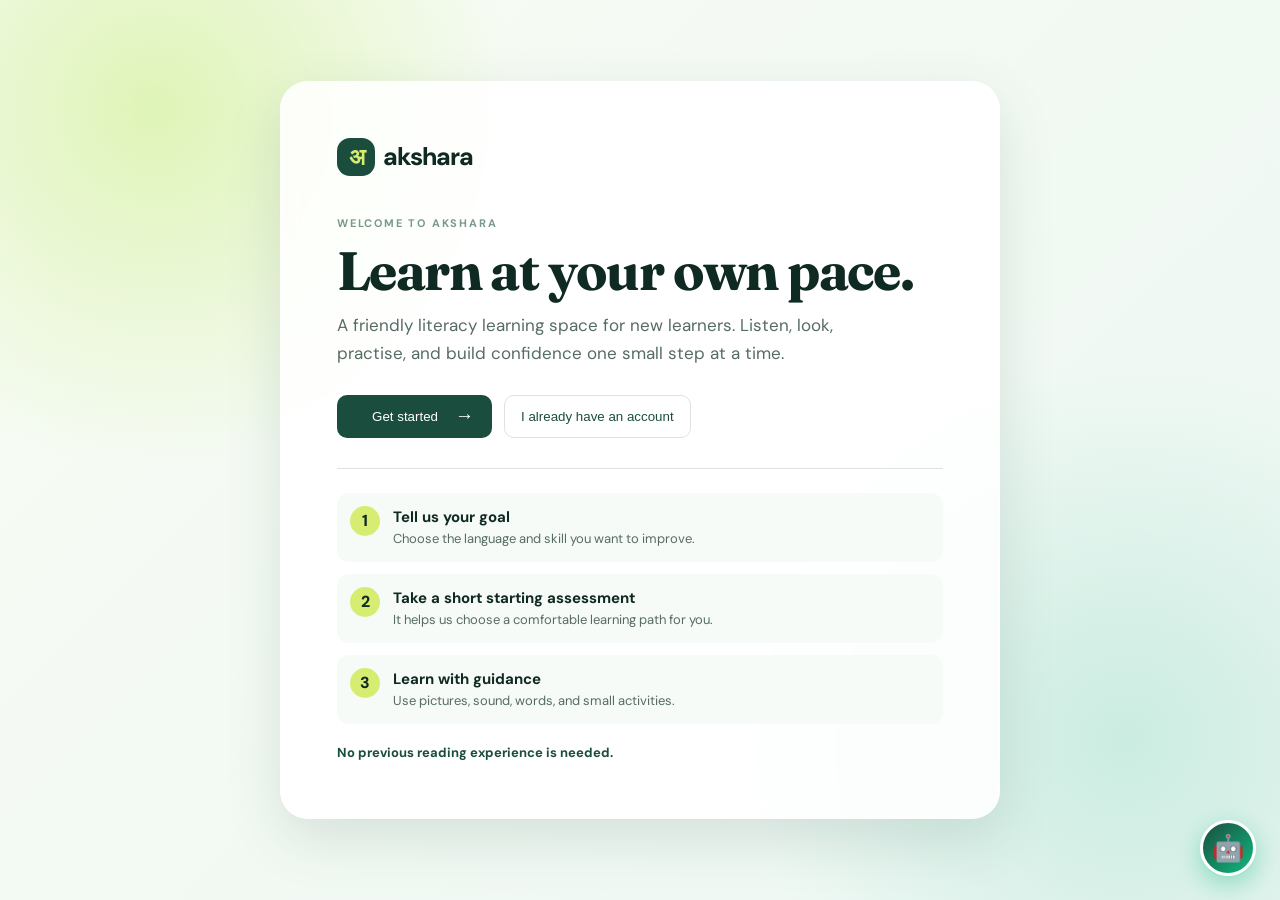
==== index.html @ 9b3282bc "Complete Milestone 2 learning experience" ====
<!doctype html>
<html lang="en">
  <head>
    <meta charset="UTF-8" />
    <meta name="viewport" content="width=device-width, initial-scale=1.0" />
    <title>Akshara | Learning Home</title>
    <link rel="preconnect" href="https://fonts.googleapis.com" />
    <link rel="preconnect" href="https://fonts.gstatic.com" crossorigin />
    <link href="https://fonts.googleapis.com/css2?family=DM+Sans:wght@400;500;600;700&family=Fraunces:opsz,wght@9..144,600;9..144,700&display=swap" rel="stylesheet" />
    <link rel="stylesheet" href="styles.css" />
  </head>
  <body>
    <main class="shell">
      <section class="form-panel">
        <section id="publicHomeView" class="public-home-view" aria-labelledby="publicHomeTitle">
          <a class="public-brand" href="#" id="brandHome" aria-label="Akshara home"><span>अ</span> akshara</a>
          <p class="eyebrow">WELCOME TO AKSHARA</p>
          <h2 id="publicHomeTitle">Learn at your own pace.</h2>
          <p class="public-home-lead">A friendly literacy learning space for new learners. Listen, look, practise, and build confidence one small step at a time.</p>
          <div class="home-action-row">
            <button id="welcomeGetStarted" class="primary" type="button">Get started <span>→</span></button>
            <button id="welcomeSignIn" class="home-secondary" type="button">I already have an account</button>
          </div>
          <div class="home-steps" aria-label="How Akshara works">
            <article><span>1</span><div><h3>Tell us your goal</h3><p>Choose the language and skill you want to improve.</p></div></article>
            <article><span>2</span><div><h3>Take a short starting assessment</h3><p>It helps us choose a comfortable learning path for you.</p></div></article>
            <article><span>3</span><div><h3>Learn with guidance</h3><p>Use pictures, sound, words, and small activities.</p></div></article>
          </div>
          <p class="home-note">No previous reading experience is needed.</p>
        </section>

        <div id="authView" class="hidden">
          <div class="form-heading">
            <p class="eyebrow">WELCOME</p>
            <h2 id="formTitle">Start your learning journey</h2>
            <p id="formSubtitle">Create your learner profile in just a few steps.</p>
          </div>

          <div class="tabs" role="tablist">
            <button class="tab active" data-mode="register" role="tab">Create account</button>
            <button class="tab" data-mode="login" role="tab">Sign in</button>
          </div>

          <form id="registerForm" novalidate>
            <div class="field-grid">
              <label>Full name<input name="name" type="text" placeholder="Full name" required /></label>
              <label>Age<input name="age" type="number" min="5" max="120" placeholder="Age" required /></label>
            </div>
            <label>Email address<input name="email" type="email" placeholder="Email address" required /></label>
            <label>Create password<input name="password" type="password" minlength="6" placeholder="Password" required /></label>
            <label>Preferred language
              <select name="language" required><option value="">Select language</option><option>English</option><option>Hindi</option><option>Telugu</option><option>Tamil</option><option>Kannada</option><option>Malayalam</option><option>Bengali</option><option>Marathi</option></select>
            </label>
            <label class="check"><input type="checkbox" required /><span>I agree to use this platform respectfully.</span></label>
            <p class="error" id="registerError" aria-live="polite"></p>
            <button class="primary" type="submit">Create my profile <span>→</span></button>
            <div class="social-divider"><span>or continue with</span></div>
            <div class="social-buttons"><button type="button" class="social" data-provider="Google"><b>G</b> Google</button><button type="button" class="social" data-provider="Facebook"><b>f</b> Facebook</button><button type="button" class="social" data-provider="Apple"><b>●</b> Apple</button></div>
            <p class="social-message" id="socialMessage" aria-live="polite"></p>
          </form>

          <form id="loginForm" class="hidden" novalidate>
            <label>Email address<input name="email" type="email" placeholder="Email address" required /></label>
            <label>
              <span class="field-header">
                <span>Password</span>
                <button type="button" class="forgot-link" id="forgotPasswordLink">Forgot password?</button>
              </span>
              <input name="password" type="password" placeholder="Password" required />
            </label>
            <p class="error" id="loginError" aria-live="polite"></p>
            <button class="primary" type="submit">Sign in <span>→</span></button>
            <div class="social-divider"><span>or sign in with</span></div>
            <div class="social-buttons"><button type="button" class="social" data-provider="Google"><b>G</b> Google</button><button type="button" class="social" data-provider="Facebook"><b>f</b> Facebook</button><button type="button" class="social" data-provider="Apple"><b>●</b> Apple</button></div>
            <p class="social-message" id="socialMessageLogin" aria-live="polite"></p>
            <p class="helper">New to Akshara? <button type="button" class="text-button" id="createLink">Create an account</button></p>
          </form>

          <form id="forgotForm" class="hidden" novalidate>
            <label>Email address<input name="email" type="email" placeholder="Email address" required /></label>
            <p class="error" id="forgotError" aria-live="polite"></p>
            <p class="success" id="forgotSuccess" aria-live="polite"></p>
            <div id="resetLinkBanner" class="hidden" style="background:#eef7f3; border:1px solid #bce2d1; border-radius:10px; padding:12px; font-size:13px; margin-top:8px;">
              <p style="margin:0 0 6px; font-weight:700; color:#184c3c;">🔑 Simulation Link (Testing):</p>
              <a id="demoResetLink" href="#" style="color:#287257; word-break:break-all; font-weight:600;">Click here to set new password</a>
            </div>
            <button class="primary" type="submit">Send reset link <span>→</span></button>
            <p class="helper">Remembered your password? <button type="button" class="text-button" id="backToLoginLink">Back to sign in</button></p>
          </form>

          <form id="resetForm" class="hidden" novalidate>
            <input type="hidden" name="email" id="resetEmailInput" />
            <input type="hidden" name="token" id="resetTokenInput" />
            <label>New password<input name="new_password" type="password" minlength="6" placeholder="New password" required /></label>
            <p class="error" id="resetError" aria-live="polite"></p>
            <p class="success" id="resetSuccess" aria-live="polite"></p>
            <button class="primary" type="submit">Update password <span>→</span></button>
            <p class="helper">Back to <button type="button" class="text-button" id="backToLoginFromReset">Sign in</button></p>
          </form>
        </div>

        <section id="assessmentView" class="hidden" aria-live="polite">
          <div class="form-heading assessment-heading">
            <div style="display: flex; justify-content: space-between; align-items: flex-start;">
              <div class="assessment-title-group">
                <span class="assessment-compass" aria-hidden="true">🧭</span>
                <div><p class="eyebrow">STARTING ASSESSMENT</p><h2>Let’s discover your best first step</h2></div>
              </div>
              <button id="assessmentLogout" type="button" class="text-button" style="font-size: 13px; margin-top: 4px;">Sign in with different account</button>
            </div>
            <p>There are no marks and no pressure. Your answers help Akshara choose comfortable lessons for you.</p>
          </div>
          <div class="assessment-progress"><span id="assessmentStep">1</span> of <span id="assessmentTotal">8</span> <div><i id="progressFill"></i></div></div>
          <div id="questionCard" class="question-card"></div>
          <p id="assessmentError" class="error" aria-live="polite"></p>
          <div class="assessment-actions"><button id="backQuestion" class="secondary" type="button">Back</button><button id="nextQuestion" class="primary" type="button">Continue <span>→</span></button></div>
        </section>

        <section id="resultView" class="hidden result-view">
          <div class="result-icon">✦</div><p class="eyebrow">YOUR PERSONAL START</p><h2>You’re ready to begin!</h2>
          <p id="resultCopy"></p><div class="result-level" id="resultLevel"></div>
          <button id="continueProfile" class="primary" type="button">Go to my learning home <span>→</span></button>
        </section>

        <section id="dashboardView" class="hidden dashboard-view">
          <!-- Top Executive Header -->
          <div class="dash-header">
            <div class="user-meta">
              <div class="user-avatar-badge" id="dashAvatar">P</div>
              <div>
                <div class="online-indicator"><span></span> ACTIVE LEARNER • REGIONAL PLATFORM</div>
                <h2>Hello, <span id="dashboardName">Priya</span>! 👋</h2>
                <p class="subtitle">Your personal Akshara learning home</p>
              </div>
            </div>
            <div class="header-actions">
              <div class="language-pair" aria-label="Language preferences">
                <label><span>Learning language</span><select id="dashLangSelect" class="btn-executive lang-select-pro" title="Change preferred learning language">
                  <option value="Hindi">🌐 Hindi</option>
                  <option value="English">🌐 English</option>
                  <option value="Telugu">🌐 Telugu</option>
                  <option value="Tamil">🌐 Tamil</option>
                  <option value="Kannada">🌐 Kannada</option>
                  <option value="Malayalam">🌐 Malayalam</option>
                  <option value="Bengali">🌐 Bengali</option>
                  <option value="Marathi">🌐 Marathi</option>
                </select></label>
                <label><span>Interface language</span><select id="interfaceLangSelect" class="btn-executive" title="Change interface language">
                  <option value="English">🌐 English</option>
                  <option value="Hindi">🌐 हिन्दी</option>
                  <option value="Telugu">🌐 తెలుగు</option>
                  <option value="Tamil">🌐 தமிழ்</option>
                  <option value="Kannada">🌐 ಕನ್ನಡ</option>
                </select></label>
              </div>
              <button id="globalRefreshBtn" type="button" class="btn-executive refresh-btn" title="Refresh session questions">✨ Shuffle Questions</button>
              <button id="viewCertBtn" type="button" class="btn-executive cert-btn" title="Download literacy certificate">📜 Certificate</button>
              <button id="themeToggleBtn" type="button" class="btn-executive theme-btn" title="Toggle dark/light mode">🌙 Theme</button>
              <button id="dashboardProfile" type="button" class="btn-executive">⚙️ My profile</button>
              <button id="dashboardLogout" type="button" class="btn-executive logout-btn">Logout</button>
            </div>
          </div>

          <!-- Main Multi-Page Portal Navigation -->
          <nav class="main-portal-nav">
            <div class="portal-nav-heading"><span data-ui="portalLabel">AKSHARA</span><strong data-ui="workspaceLabel">My learning home</strong></div>
            <button class="nav-tab active" data-page="page-home">🏠 <span data-ui="overview">Home</span></button>
            <button id="curriculumNavButton" class="nav-tab" data-page="page-curriculum" aria-controls="curriculumSubnav" aria-expanded="false">📖 <span data-ui="learningStructure">Learning Structure</span><b class="nav-caret" aria-hidden="true">⌄</b></button>
            <div id="curriculumSubnav" class="portal-subnav hidden" aria-label="Learning Structure sections">
              <button type="button" data-pillar="reading" data-ui="reading">Reading</button>
              <button type="button" data-pillar="writing" data-ui="writing">Writing</button>
              <button type="button" data-pillar="vocab" data-ui="vocabulary">Vocabulary</button>
              <button type="button" data-pillar="comprehension" data-ui="comprehension">Comprehension</button>
              <button type="button" data-pillar="activities" data-ui="practiceActivities">Practice activities</button>
            </div>
            <button class="nav-tab" data-page="page-lessons">🧭 <span data-ui="microLessons">My Learning Path</span></button>
            <button class="nav-tab" data-page="page-voice">🎙️ <span data-ui="speechEngine">Speech Engine</span></button>
            <button class="nav-tab" data-page="page-reports">📊 <span data-ui="analyticsBadges">Analytics &amp; Badges</span></button>
          </nav>

          <!-- HOME: a calm starting point, before choosing a learning activity -->
          <div id="page-home" class="dash-page active">
            <header class="page-intro overview-intro">
              <div><p class="page-kicker">WELCOME HOME</p><h3>What would you like to learn today?</h3><p>Choose one small activity. Akshara will guide you step by step, at your own pace.</p></div>
              <button class="page-action" type="button" data-go-page="page-lessons">Start my next lesson <span>→</span></button>
            </header>
            <div id="recommendationCard" class="recommendation-banner hidden">
              <div class="rec-badge">AI PERSONALIZATION INSIGHT</div>
              <p id="recommendationText"></p>
              <div class="recommendation-feedback"><span>Was this helpful?</span><button type="button" data-recommendation-feedback="true">Yes</button><button type="button" data-recommendation-feedback="false">Not quite</button></div>
            </div>

            <section class="learning-journey-card">
              <div class="journey-companion" aria-hidden="true">🌱</div>
              <div class="journey-copy">
                <p class="journey-label">READY WHEN YOU ARE</p>
                <h3 id="journeyNextLesson">Your first lesson is ready!</h3>
                <p id="journeyProgressText">Take one small step today. It all adds up.</p>
                <div class="journey-progress" aria-label="Learning path progress"><span id="journeyProgressFill" style="width:0%"></span></div>
                <div class="journey-meta"><span id="journeyMinutes">5 min</span><span>•</span><span>Easy, guided practice</span></div>
              </div>
              <button class="journey-button" type="button" data-go-page="page-lessons">Begin activity <span>→</span></button>
            </section>

            <div class="home-tools-grid">
              <section class="dash-section today-plan-card">
                <div class="section-header"><div><p class="section-eyebrow">TODAY'S PLAN</p><h3>Three small steps</h3></div><span class="status-pill lime">Easy start</span></div>
                <p class="feature-helper">Choose one activity now. You can return whenever you are ready.</p>
                <div class="today-plan-list">
                  <button type="button" data-go-page="page-lessons"><span>1</span><div><strong>Learn one letter or word</strong><small>Guided micro-lesson</small></div><b>→</b></button>
                  <button type="button" data-go-page="page-curriculum" data-open-pillar="vocab"><span>2</span><div><strong>Try a quick word activity</strong><small>Vocabulary practice</small></div><b>→</b></button>
                  <button type="button" data-go-page="page-voice"><span>3</span><div><strong>Listen and say a phrase</strong><small>Speech practice</small></div><b>→</b></button>
                </div>
              </section>
              <section class="dash-section word-of-day-card">
                <div class="section-header"><div><p class="section-eyebrow">WORD OF THE DAY</p><h3>Listen. Say. Remember.</h3></div><span id="dailyWordLanguage" class="status-pill green">English</span></div>
                <div class="daily-word-content"><span id="dailyWordIcon" aria-hidden="true">👋</span><div><strong id="dailyWordText">Hello</strong><p id="dailyWordMeaning">A friendly greeting</p></div></div>
                <div class="daily-word-actions"><button id="playDailyWord" type="button">🔊 Listen</button><button id="nextDailyWord" type="button">New word ↻</button></div>
                <p id="dailyWordStatus" class="daily-word-status" aria-live="polite"></p>
              </section>
            </div>

            <div class="stats-overview-grid">
              <div class="stat-card gold">
                <div class="stat-icon">☀</div>
                <div class="stat-content">
                  <span class="stat-label">TODAY'S STEP</span>
                  <h4 id="goalStatusTitle">Daily Micro-Lesson</h4>
                  <div class="goal-track"><i id="goalFill"></i></div>
                  <p id="goalText" class="stat-sub">Daily target active</p>
                </div>
              </div>

              <div class="stat-card green">
                <div class="stat-icon">🏆</div>
                <div class="stat-content">
                  <span class="stat-label">MY LEVEL</span>
                  <h4 id="dashLevelBadge">Beginner</h4>
                  <p class="stat-sub">Foundational Tier</p>
                </div>
              </div>

              <div class="stat-card teal">
                <div class="stat-icon">🎙️</div>
                <div class="stat-content">
                  <span class="stat-label">PRACTICE POINTS</span>
                  <h4 id="dashXpVal">0 XP Earned</h4>
                  <p class="stat-sub">Gamified Progress</p>
                </div>
              </div>

              <div class="stat-card purple">
                <div class="stat-icon">🔥</div>
                <div class="stat-content">
                  <span class="stat-label">LEARNING DAYS</span>
                  <h4 id="dashStreakVal">1 Day Active</h4>
                  <p class="stat-sub">Consistent Learner</p>
                </div>
              </div>
            </div>

            <div class="overview-feature-grid">
              <section class="dash-section skill-snapshot-card">
                <div class="section-header">
                  <div><p class="section-eyebrow">SKILL SNAPSHOT</p><h3>Your learning strengths</h3></div>
                  <span class="status-pill green">Live profile</span>
                </div>
                <p class="feature-helper">Your practice results help Akshara choose what to recommend next.</p>
                <div class="skill-meter-list">
                  <div class="skill-meter"><span>Reading</span><div><i id="skillReading" style="width:0%"></i></div><b id="skillReadingValue">—</b></div>
                  <div class="skill-meter"><span>Writing</span><div><i id="skillWriting" style="width:0%"></i></div><b id="skillWritingValue">—</b></div>
                  <div class="skill-meter"><span>Comprehension</span><div><i id="skillComprehension" style="width:0%"></i></div><b id="skillComprehensionValue">—</b></div>
                  <div class="skill-meter"><span>Speaking</span><div><i id="skillPronunciation" style="width:0%"></i></div><b id="skillPronunciationValue">—</b></div>
                </div>
              </section>
              <section class="dash-section quick-actions-card">
                <div class="section-header"><div><p class="section-eyebrow">QUICK PRACTICE</p><h3>Choose your next activity</h3></div></div>
                <div class="quick-actions-list">
                  <button type="button" data-go-page="page-curriculum" data-open-pillar="vocab"><span>🔤</span><strong>Review vocabulary</strong><small>Build useful words</small><b>→</b></button>
                  <button type="button" data-go-page="page-voice"><span>🎙️</span><strong>Practise speaking</strong><small>Improve pronunciation</small><b>→</b></button>
                  <button type="button" data-go-page="page-reports"><span>📊</span><strong>View your report</strong><small>See your progress</small><b>→</b></button>
                </div>
              </section>
            </div>
            <section class="dash-section weekly-checkin-card">
              <div class="section-header"><div><p class="section-eyebrow">WEEKLY CHECK-IN</p><h3>Keep your learning habit going</h3></div><span class="status-pill gold">Consistency matters</span></div>
              <div class="weekly-checkin-content"><p>Small, regular practice makes new words easier to remember.</p><div class="week-dots" aria-label="Weekly learning activity"><span class="streak-day">M</span><span class="streak-day">T</span><span class="streak-day">W</span><span class="streak-day">T</span><span class="streak-day">F</span><span class="streak-day">S</span><span class="streak-day">S</span></div></div>
            </section>

            <section class="dash-section">
              <div class="section-header">
                <div>
                  <p class="section-eyebrow">BENCHMARK FRAMEWORK</p>
                  <h3>Defined Proficiency Levels</h3>
                </div>
                <span class="status-pill">Proficiency Tiers</span>
              </div>
              <div class="levels-grid-pro">
                <div class="level-card-pro active">
                  <div class="level-header"><span class="badge">0 - 35%</span><h4>🥉 Beginner</h4></div>
                  <p>Letter recognition, sound decoding, & ~50 basic words.</p>
                  <div class="progress-bar-small"><span style="width: 35%"></span></div>
                </div>
                <div class="level-card-pro">
                  <div class="level-header"><span class="badge">36 - 65%</span><h4>🥈 Elementary</h4></div>
                  <p>Reading 3-4 word sentences, signs, & writing name.</p>
                  <div class="progress-bar-small"><span style="width: 65%"></span></div>
                </div>
                <div class="level-card-pro">
                  <div class="level-header"><span class="badge">66 - 85%</span><h4>🥇 Intermediate</h4></div>
                  <p>Paragraph comprehension & everyday message writing.</p>
                  <div class="progress-bar-small"><span style="width: 85%"></span></div>
                </div>
                <div class="level-card-pro">
                  <div class="level-header"><span class="badge">86 - 100%</span><h4>🏆 Advanced</h4></div>
                  <p>Fluent story reading, form filling, & communication.</p>
                  <div class="progress-bar-small"><span style="width: 100%"></span></div>
                </div>
              </div>
            </section>
          </div>

          <!-- TAB PAGE 2: LEARNING CONTENT STRUCTURE (5 PILLARS + FLASHCARDS) -->
          <div id="page-curriculum" class="dash-page">
            <header class="page-intro">
              <div><p class="page-kicker">PRACTISE BY SKILL</p><h3>Build literacy one skill at a time</h3><p>Choose a pillar and work through short, supportive activities at your own pace.</p></div>
              <span class="page-step">Skill practice</span>
            </header>
            <section class="dash-section content-structure-card">
              <div class="section-header">
                <div>
                  <p class="section-eyebrow">CORE CURRICULUM</p>
                  <h3>Learning Content Structure</h3>
                </div>
                <span class="status-pill green">5 Pillars Active</span>
              </div>
              <p class="section-desc">Select a learning pillar to practise with instant feedback. Use Next anytime for continuous, fresh practice.</p>
              
              <div id="pillarDisplay" class="exercise-box-pro">
                <!-- Dynamically loaded by JS -->
              </div>

              <div id="flashcardsSection" class="flashcards-section-pro hidden" style="margin-top:28px;">
                <div class="section-header">
                  <div>
                    <p class="section-eyebrow">FLIP & LEARN</p>
                    <h3>Interactive Vocabulary Flashcards</h3>
                  </div>
                  <span class="status-pill teal">3D Flip Cards</span>
                </div>
                <div id="flashcardsContainer" class="flashcards-grid"></div>
              </div>
            </section>
          </div>

          <!-- TAB PAGE 3: MICRO-LESSONS & TIMELINE -->
          <div id="page-lessons" class="dash-page">
            <header class="page-intro">
              <div><p class="page-kicker">MY LEARNING PATH</p><h3>Your lessons, one small step at a time</h3><p>Begin with familiar pictures and sounds, then explore letters and simple words when you feel ready.</p></div>
              <span class="page-step">Your next steps</span>
            </header>
            <section class="dash-section beginner-lesson-section">
              <div class="section-header">
                <div>
                  <p class="section-eyebrow">TODAY’S FIRST STEP</p>
                  <h3>See it. Hear it. Say it.</h3>
                </div>
                <span class="status-pill green">No reading needed</span>
              </div>
              <p class="path-helper">There is no rush. Tap the speaker, look at the picture, and answer by choosing an image.</p>
              <div id="beginnerLessonCard" class="beginner-lesson-card" aria-live="polite"></div>
            </section>

            <section class="dash-section">
              <div class="section-header">
                <div>
                  <p class="section-eyebrow">WHEN YOU FEEL READY</p>
                  <h3>Your next learning path</h3>
                </div>
                <span class="status-pill green" id="pathBadgeLevel">Beginner</span>
              </div>
              <p class="path-helper">These short lessons introduce letters and simple words gradually, after the picture-and-sound activity.</p>
              <div id="courseList" class="course-list-pro"></div>
            </section>

            <section class="dash-section smart-lesson-lab">
              <div class="section-header">
                <div><p class="section-eyebrow">SMART LESSON LAB</p><h3>A lesson made for you</h3></div>
                <span class="status-pill lime">Adaptive</span>
              </div>
              <p class="smart-lesson-helper">Akshara looks at your skill profile and creates a short activity for the area that needs the most practice.</p>
              <div class="smart-lesson-actions">
                <select id="smartLessonSkill" aria-label="Choose a skill for your personalized lesson">
                  <option value="">Let Akshara choose</option><option value="reading">Reading</option><option value="writing">Writing</option><option value="comprehension">Comprehension</option><option value="pronunciation">Speaking</option>
                </select>
                <button id="generateLessonBtn" class="primary" type="button">✨ Generate my lesson</button>
              </div>
              <div id="generatedLessonCard" class="generated-lesson-card hidden" aria-live="polite"></div>
            </section>

            <section class="dash-section practice-corner-pro">
              <div class="section-header">
                <div>
                  <p class="section-eyebrow">GAMIFIED LEARNING</p>
                  <h3>Practice Corner (Dynamic Session Pool)</h3>
                </div>
                <button type="button" class="text-button" onclick="refreshSessionQuestions()">✨ Refresh Quiz Items</button>
              </div>
              <p style="color:var(--muted); font-size:13.5px; margin:0 0 16px;">Questions refresh dynamically on every login session. Practice to earn XP!</p>
              <article id="liveQuestionCard" class="live-question-card" aria-live="polite"></article>
              <div id="puzzleList" class="puzzle-list-pro"></div>
            </section>
          </div>

          <!-- TAB PAGE 4: SPEECH ENGINE & VOICE COACH -->
          <div id="page-voice" class="dash-page">
            <header class="page-intro voice-intro">
              <div><p class="page-kicker">SPEAK WITH CONFIDENCE</p><h3>Listen, repeat, and improve</h3><p>Use your microphone to receive feedback on the phrase you practised.</p></div>
              <span class="page-step">Voice practice</span>
            </header>
            <section class="dash-section voice-section-card">
              <div class="section-header">
                <div>
                  <p class="section-eyebrow" style="color:var(--lime);">AI SPEECH ENGINE</p>
                  <h3 style="color:#fff;">Voice Learning & Pronunciation Coach</h3>
                </div>
                <span class="status-pill lime">Web Speech API</span>
              </div>
              <p style="color:#d8e5dd; font-size:13.5px; margin:0 0 16px;">Listen to native audio pronunciations and test your voice for real-time accuracy scoring:</p>

              <div id="voiceCoachCard" class="voice-card-pro">
                <div class="voice-main-row">
                  <div>
                    <span class="voice-tag">Target Phrase</span>
                    <h4 id="voiceTargetText" class="voice-phrase">नमस्ते (Namaste)</h4>
                  </div>
                  <div class="voice-controls">
                    <button id="listenBtn" type="button" class="btn-voice secondary">🔊 Listen (TTS)</button>
                    <button id="speakBtn" type="button" class="btn-voice primary">🎙️ Record & Evaluate</button>
                    <button id="nextVoiceQuestion" type="button" class="btn-voice secondary">Next phrase →</button>
                  </div>
                </div>
                <!-- Audio Wave Visualizer Canvas -->
                <canvas id="voiceVisualizerCanvas" width="280" height="35" style="margin-top:12px; display:block; border-radius:6px; background:rgba(0,0,0,0.15);"></canvas>
                <p id="voiceStatus" class="voice-status-msg"></p>
                <div id="voiceResult" class="voice-result-box hidden">
                  <p><strong>Spoken text:</strong> <span id="voiceSpoken"></span></p>
                  <p><strong>AI Accuracy Score:</strong> <span id="voiceScore" class="score-num"></span></p>
                </div>
              </div>
            </section>
          </div>

          <!-- TAB PAGE 5: PERFORMANCE ANALYTICS & ACHIEVEMENTS -->
          <div id="page-reports" class="dash-page">
            <header class="page-intro">
              <div><p class="page-kicker">TRACK YOUR GROWTH</p><h3>Your learning progress</h3><p>Review completed lessons, voice practice, and the badges you have earned.</p></div>
              <button class="page-action" type="button" id="pageCertificateBtn">View certificate <span>→</span></button>
            </header>
            <section class="dash-section report-card-pro">
              <div class="section-header">
                <div>
                  <p class="section-eyebrow">EXECUTIVE ANALYTICS</p>
                  <h3>Learner Performance & Progress Report</h3>
                </div>
              </div>
              <div class="report-metrics-grid">
                <div class="r-metric"><p>LESSONS COMPLETED</p><h3 id="rptLessons">Active</h3></div>
                <div class="r-metric"><p>VOICE ACCURACY</p><h3 id="rptVoice">High</h3></div>
                <div class="r-metric"><p>BENCHMARK TIER</p><h3 id="rptLevel">Beginner</h3></div>
              </div>
            </section>

            <!-- GAMIFIED BADGES & ACHIEVEMENTS -->
            <section class="dash-section">
              <div class="section-header">
                <div>
                  <p class="section-eyebrow">GAMIFICATION</p>
                  <h3>Unlocked Achievement Badges</h3>
                </div>
                <span class="status-pill gold">Badges & Trophies</span>
              </div>
              <div id="achievementsGrid" class="achievements-grid">
                <!-- Loaded dynamically by JS -->
              </div>
            </section>

            <section class="team-consensus-card-pro">
              <div class="consensus-header">
                <div class="consensus-icon">🤝</div>
                <div>
                  <p class="section-eyebrow" style="color:var(--emerald);">GOVERNANCE & ARCHITECTURE</p>
                  <h3>Team Discussion & Design Conclusion</h3>
                </div>
              </div>
              <p>After team discussion and architectural alignment, we concluded that adult neo-learners progress best when curriculum is divided into 5 focused learning pillars (Reading, Writing, Vocabulary, Comprehension, Practice) paired with clear benchmark definitions across all regional languages.</p>
              <div class="consensus-badges">
                <span class="c-badge">✓ Dynamic Session Shuffling</span>
                <span class="c-badge">✓ 5 Pillars Integrated</span>
                <span class="c-badge">✓ Multilingual Benchmarks</span>
                <span class="c-badge">✓ Speech Engine Validated</span>
              </div>
            </section>
          </div>
        </section>

        <section id="profileView" class="hidden">
          <div class="profile-top"><div><p class="eyebrow">YOUR LEARNER PROFILE</p><h2>Hello, <span id="learnerName"></span>!</h2><p>Keep these details up to date so we can personalise your learning.</p></div><button id="logout" type="button" class="logout">Log out</button></div>
          <form id="profileForm" novalidate>
            <div class="avatar" id="avatar">P</div>
            <div class="field-grid"><label>Full name<input name="name" required /></label><label>Age<input name="age" type="number" min="5" max="120" required /></label></div>
            <label>Email address<input name="email" type="email" disabled /></label>
            <div class="field-grid"><label>Preferred language<select name="language"><option>English</option><option>Hindi</option><option>Telugu</option><option>Tamil</option><option>Kannada</option><option>Malayalam</option><option>Bengali</option><option>Marathi</option></select></label><label>Current level<select name="proficiency"><option>Beginner</option><option>Elementary</option><option>Intermediate</option><option>Advanced</option></select></label></div>
            <label>Learning goal<select name="goal"><option>Reading</option><option>Writing</option><option>Speaking</option><option>Everyday communication</option></select></label>
            <p class="success" id="profileMessage" aria-live="polite"></p>
            <button id="openDashboard" class="primary" type="button">Go to my learning home <span>→</span></button>
            <button id="retakeAssessment" class="text-button" type="button">Retake starting assessment</button>
            <button class="primary" type="submit">Save changes <span>✓</span></button>
          </form>
        </section>

      <!-- FLOATING AI TUTOR FAB & DRAWER -->
      <button id="toggleAiCoachBtn" class="ai-coach-fab" type="button" title="Ask AI Tutor Assistant">🤖</button>
      <div id="aiCoachDrawer" class="ai-coach-drawer hidden">
        <div class="ai-coach-header">
          <div>
            <h4>🤖 Akshara AI Coach</h4>
            <p>Your interactive literacy assistant</p>
          </div>
          <button id="closeAiCoachBtn" class="social-modal-close" type="button">&times;</button>
        </div>
        <div class="ai-coach-body">
          <p id="aiCoachHintText" class="ai-hint-box">Welcome! Ask me for hints or practice tips anytime as you work through lessons.</p>
          <div class="ai-coach-quick-actions">
            <button type="button" class="btn-executive" onclick="openAiCoachHint('💡 Tip: Practice reading short words out loud to build speech muscle memory.')">💡 Get Practice Tip</button>
            <button type="button" class="btn-executive" onclick="openAiCoachHint('📖 Hint: Pay attention to vowel sounds in regional languages!')">📖 Grammar Insight</button>
          </div>
        </div>
      </div>

      <!-- PRINTABLE LITERACY CERTIFICATE MODAL -->
      <div id="certificateModal" class="social-modal-overlay hidden" role="dialog" aria-modal="true">
        <div class="social-modal-card cert-card">
          <button id="closeCertModal" class="social-modal-close" type="button">&times;</button>
          <div class="certificate-frame">
            <div class="cert-header">
              <span class="cert-logo">अ</span>
              <h2>AKSHARA LITERACY ACADEMY</h2>
              <p>Certificate of Educational Advancement</p>
            </div>
            <div class="cert-body">
              <p>This official certificate is proudly awarded to</p>
              <h1 id="certName">Priya Learner</h1>
              <p>for successfully completing foundational micro-lessons and demonstrating proficiency in</p>
              <h3 id="certLang">Hindi Literacy</h3>
              <p class="cert-level-tag">BENCHMARK TIER: <span id="certLevel">Beginner</span></p>
            </div>
            <div class="cert-footer">
              <div>
                <p class="cert-sign">Akshara AI Board</p>
                <span>Academic Seal</span>
              </div>
              <div>
                <p id="certDate">August 2026</p>
                <span>Date Issued</span>
              </div>
            </div>
          </div>
          <div style="margin-top:16px; text-align:right;">
            <button id="printCertBtn" type="button" class="primary">🖨️ Print / Download Certificate</button>
          </div>
        </div>
      </div>

      <!-- Authentic Google / Social OAuth Sign-In Window -->
      <div id="googleOauthModal" class="google-oauth-overlay hidden" role="dialog" aria-modal="true">
        <div class="google-oauth-card">
          <button id="closeGoogleOauthBtn" type="button" class="google-oauth-close" title="Close">&times;</button>
          
          <div class="google-header">
            <svg id="oauthProviderLogo" class="google-g-logo" width="38" height="38" viewBox="0 0 24 24">
              <path fill="#4285F4" d="M22.56 12.25c0-.78-.07-1.53-.2-2.25H12v4.26h5.92c-.26 1.37-1.04 2.53-2.21 3.31v2.77h3.57c2.08-1.92 3.28-4.74 3.28-8.09z"/>
              <path fill="#34A853" d="M12 23c2.97 0 5.46-.98 7.28-2.66l-3.57-2.77c-.98.66-2.23 1.06-3.71 1.06-2.86 0-5.29-1.93-6.16-4.53H2.18v2.84C3.99 20.53 7.7 23 12 23z"/>
              <path fill="#FBBC05" d="M5.84 14.09c-.22-.66-.35-1.36-.35-2.09s.13-1.43.35-2.09V7.06H2.18C1.43 8.55 1 10.22 1 12s.43 3.45 1.18 4.94l2.85-2.22.81-.63z"/>
              <path fill="#EA4335" d="M12 5.38c1.62 0 3.06.56 4.21 1.64l3.15-3.15C17.45 2.09 14.97 1 12 1 7.7 1 3.99 3.47 2.18 7.06l3.66 2.84c.87-2.6 3.3-4.52 6.16-4.52z"/>
            </svg>
            <h2 id="googleOauthTitle">Sign in with Google</h2>
            <p id="googleOauthSub">to continue to <strong style="color:#202124;">Akshara AI</strong></p>
          </div>

          <form id="googleEmailForm" novalidate>
            <div class="google-input-group">
              <input type="text" id="googleUserName" required placeholder=" " />
              <label for="googleUserName">Full name (e.g. Poojitha Gorrapati)</label>
            </div>

            <div class="google-input-group" style="margin-top:16px;">
              <input type="email" id="googleUserEmail" required placeholder=" " />
              <label for="googleUserEmail">Email or phone</label>
            </div>

            <div class="google-meta-links">
              <a href="#" onclick="return false;">Forgot email?</a>
            </div>

            <p class="google-notice">
              To continue, Google will share your name, email address, language preference, and profile picture with Akshara AI.
            </p>

            <p id="googleOauthError" class="error" aria-live="polite" style="margin: 8px 0 0;"></p>

            <div class="google-actions">
              <button type="button" class="google-text-btn" id="cancelGoogleOauth">Cancel</button>
              <button type="submit" class="google-primary-btn" id="googleNextBtn">Next</button>
            </div>
          </form>
        </div>
      </div>

    </main>
    <script src="app.js"></script>
  </body>
</html>
---- styles.css ----
:root{--ink:#0f2923;--muted:#576b66;--cream:#f6f8f5;--paper:#ffffff;--emerald:#1b4d3e;--emerald-light:#286b57;--lime:#d7ed71;--amber:#f2a93b;--line:#dce4db;--shadow:0 8px 30px rgba(15,41,35,0.06)}*{box-sizing:border-box}body{margin:0;background:var(--cream);font-family:"DM Sans",sans-serif;color:var(--ink)}.shell{min-height:100vh;display:grid;grid-template-columns:42% 58%}.welcome-panel{background:linear-gradient(145deg, #0f2923 0%, #1b4d3e 100%);color:#f9f5e9;padding:48px clamp(35px,6vw,90px);position:relative;display:flex;flex-direction:column}.brand{color:white;text-decoration:none;font-size:26px;font-weight:700;letter-spacing:-1px}.brand span{display:inline-grid;place-items:center;width:36px;height:36px;background:var(--lime);color:#153a31;border-radius:50%;font-size:22px;margin-right:8px}.welcome-copy{margin:auto 0}.eyebrow{font-size:11px;letter-spacing:1.8px;font-weight:700;color:#789a8a;margin:0 0 12px;text-transform:uppercase}.welcome-copy .eyebrow{color:#d7ed71}.welcome-copy h1{font-family:Fraunces,serif;font-size:clamp(40px,5vw,66px);line-height:1.04;letter-spacing:-2px;margin:0 0 20px;max-width:550px}.welcome-copy>p:last-child{font-size:16.5px;line-height:1.65;color:#d8e5dd;max-width:440px}.quote-card{max-width:370px;border-top:1px solid #3c6e61;padding-top:20px;display:flex;gap:12px;font-family:Fraunces,serif;font-size:16.5px;line-height:1.45}.quote-card span{font-size:38px;color:var(--lime);line-height:.7}.quote-card p{margin:0}.footer-note{font-size:12px;color:#8ba89d;margin:40px 0 0}.form-panel{padding:clamp(40px,6vw,80px) clamp(28px,6vw,90px);display:flex;align-items:center;background:var(--paper);overflow-y:auto}.form-panel>div,.form-panel>section{width:100%;max-width:680px}.form-heading h2{font-family:Fraunces,serif;font-size:36px;letter-spacing:-1.3px;line-height:1.1;margin:0 0 8px}.form-heading>p:last-child{color:var(--muted);margin:0 0 24px;line-height:1.5}.tabs{display:flex;border-bottom:1px solid var(--line);margin-bottom:24px;gap:24px}.tab{border:0;background:transparent;padding:0 0 12px;color:var(--muted);font:600 14px inherit;cursor:pointer}.tab.active{color:var(--ink);border-bottom:3px solid var(--emerald);margin-bottom:-1px}form{display:grid;gap:16px}label{display:grid;gap:7px;color:#2a453f;font-size:13px;font-weight:600}.field-grid{display:grid;grid-template-columns:1fr 1fr;gap:14px}input,select{width:100%;border:1px solid var(--line);background:#fff;padding:12px 14px;border-radius:10px;font:400 15px inherit;color:var(--ink);outline:none;transition:all .18s}input:focus,select:focus{border-color:var(--emerald);box-shadow:0 0 0 3px #e2f1da}select{cursor:pointer}.check{display:flex;align-items:center;gap:9px;font-weight:400;color:var(--muted)}.check input{width:16px;height:16px;accent-color:var(--emerald)}.primary{margin-top:5px;border:0;border-radius:10px;background:var(--emerald);color:white;padding:14px 18px;font:600 15px inherit;cursor:pointer;transition:all .2s}.primary:hover{background:var(--emerald-light);transform:translateY(-1px)}.primary span{float:right;font-size:19px;line-height:14px}.error{color:#b54532;font-size:13px;margin:-7px 0 0;min-height:16px}.success{color:#287257;font-size:13px;margin:-7px 0 0;min-height:16px}.helper{text-align:center;color:var(--muted);font-size:14px;margin:5px 0}.text-button,.logout{border:0;background:none;color:var(--emerald);text-decoration:underline;font:600 14px inherit;cursor:pointer;padding:0}.field-header{display:flex;justify-content:space-between;align-items:center}.forgot-link{border:0;background:none;color:var(--emerald);text-decoration:underline;font:600 12.5px inherit;cursor:pointer;padding:0}.hidden{display:none!important}

/* Executive Dashboard Overhaul */
.dashboard-view{max-width:680px;padding-bottom:40px}
.dash-header{display:flex;justify-content:space-between;align-items:flex-start;gap:16px;padding-bottom:20px;border-bottom:1px solid var(--line);margin-bottom:24px}
.user-meta{display:flex;gap:14px;align-items:center}
.user-avatar-badge{display:grid;place-items:center;width:52px;height:52px;border-radius:14px;background:linear-gradient(135deg, var(--lime) 0%, #bada40 100%);color:var(--ink);font-family:Fraunces,serif;font-size:24px;font-weight:700;box-shadow:0 4px 12px rgba(215,237,113,0.4)}
.online-indicator{font-size:11px;font-weight:700;letter-spacing:1px;color:#287257;display:flex;align-items:center;gap:6px}
.online-indicator span{width:7px;height:7px;background:#287257;border-radius:50%;display:inline-block;box-shadow:0 0 6px #287257}
.dash-header h2{font-family:Fraunces,serif;font-size:28px;margin:3px 0 2px;letter-spacing:-0.5px}
.dash-header .subtitle{margin:0;font-size:13px;color:var(--muted)}
.header-actions{display:flex;gap:8px;align-items:center;flex-wrap:wrap}
.language-pair { display:grid; grid-template-columns:repeat(2,minmax(150px,1fr)); gap:8px; flex-basis:100%; }
.language-pair label { display:grid; gap:4px; color:var(--muted); font-size:9px; font-weight:800; letter-spacing:.7px; text-transform:uppercase; }
.language-pair select { width:100%; }
.btn-executive{border:1px solid var(--line);background:#fff;border-radius:9px;padding:8px 13px;font:600 12.5px inherit;color:var(--ink);cursor:pointer;transition:all .18s}
.btn-executive:hover{border-color:var(--emerald);background:#f2f7f5}
.btn-executive.logout-btn{color:#b04332;border-color:#f0d5d0}
.btn-executive.logout-btn:hover{background:#fdf4f2}

.main-portal-nav{display:flex;gap:8px;overflow-x:auto;padding-bottom:4px;margin:0 0 24px;border-bottom:1px solid var(--line)}
.nav-tab{white-space:nowrap;border:0;background:transparent;padding:10px 16px;font:600 13.5px inherit;color:var(--muted);cursor:pointer;border-bottom:3px solid transparent;transition:all .18s;margin-bottom:-1px}
.nav-tab:hover{color:var(--ink)}
.nav-tab.active{color:var(--emerald);border-bottom-color:var(--emerald);font-weight:700}
.dash-page{display:none}
.dash-page.active{display:block}

.recommendation-banner{background:linear-gradient(135deg, #eef7ee 0%, #e2efe3 100%);border:1px solid #cbe3cc;border-radius:14px;padding:16px 20px;margin-bottom:24px;position:relative}
.rec-badge{font-size:10px;font-weight:800;letter-spacing:1px;color:#256149;background:#d4ebdb;padding:3px 8px;border-radius:6px;display:inline-block;margin-bottom:6px}
.recommendation-banner p{margin:0;font-size:14px;color:#184234;line-height:1.45;font-weight:500}

/* Stats Grid */
.stats-overview-grid{display:grid;grid-template-columns:repeat(auto-fit,minmax(145px,1fr));gap:12px;margin-bottom:28px}
.stat-card{background:#fff;border:1px solid var(--line);border-radius:14px;padding:14px 16px;display:flex;gap:12px;align-items:center;box-shadow:0 4px 15px rgba(0,0,0,0.02)}
.stat-icon{display:grid;place-items:center;width:40px;height:40px;border-radius:10px;font-size:20px;flex-shrink:0}
.stat-card.gold .stat-icon{background:#fef5d8;color:#946f00}
.stat-card.green .stat-icon{background:#e7f5e8;color:#1e633d}
.stat-card.teal .stat-icon{background:#e2f4f2;color:#175f56}
.stat-card.purple .stat-icon{background:#f3eafa;color:#6b2899}
.stat-label{font-size:10px;font-weight:700;letter-spacing:1px;color:var(--muted);display:block;margin-bottom:2px}
.stat-card h4{margin:0;font-size:15px;font-weight:700;color:var(--ink)}
.stat-sub{font-size:11.5px;color:var(--muted);margin:3px 0 0}
.goal-track{width:100%;height:6px;border-radius:6px;background:#eee;margin-top:6px;overflow:hidden}
.goal-track i{display:block;height:100%;background:var(--emerald);width:0%;transition:width .3s}

/* Dashboard Sections */
.dash-section{background:#fff;border:1px solid var(--line);border-radius:16px;padding:22px;margin-bottom:24px;box-shadow:var(--shadow)}
.section-header{display:flex;justify-content:space-between;align-items:flex-start;gap:12px;margin-bottom:14px}
.section-eyebrow{font-size:10.5px;font-weight:800;letter-spacing:1.4px;color:var(--emerald);margin:0 0 3px;text-transform:uppercase}
.section-header h3{font-family:Fraunces,serif;font-size:22px;margin:0;letter-spacing:-0.4px}
.section-desc{font-size:13.5px;color:var(--muted);margin:0 0 16px;line-height:1.45}
.status-pill{font-size:11px;font-weight:700;color:#286b57;background:#e5f4ef;padding:4px 10px;border-radius:20px}
.status-pill.green{color:#23612d;background:#e5f5e7}
.status-pill.lime{color:#1a4d3e;background:var(--lime)}

/* Defined Levels Pro Grid */
.levels-grid-pro{display:grid;grid-template-columns:repeat(auto-fit,minmax(140px,1fr));gap:12px}
.level-card-pro{background:#fafcfb;border:1px solid var(--line);border-radius:12px;padding:14px;transition:all .2s}
.level-card-pro:hover,.level-card-pro.active{border-color:var(--emerald);background:#f2f8f5;transform:translateY(-2px)}
.level-header{display:flex;justify-content:space-between;align-items:center;margin-bottom:6px}
.level-header h4{margin:0;font-size:14px;color:var(--ink);font-weight:700}
.level-header .badge{font-size:10px;font-weight:700;background:#e2eeea;color:#1e5149;padding:2px 6px;border-radius:4px}
.level-card-pro p{font-size:12px;color:var(--muted);line-height:1.35;margin:0 0 10px}
.progress-bar-small{height:4px;background:#e2ece8;border-radius:4px;overflow:hidden}
.progress-bar-small span{display:block;height:100%;background:var(--emerald)}

/* 5 Pillars Navigator */
.pillar-nav-pro{display:flex;gap:8px;overflow-x:auto;padding-bottom:6px;margin-bottom:18px}
.pillar-tab-pro{white-space:nowrap;border:1px solid var(--line);background:#fafcfb;border-radius:20px;padding:10px 16px;font:600 13px inherit;color:var(--muted);cursor:pointer;transition:all .2s}
.pillar-tab-pro:hover{border-color:var(--emerald);color:var(--ink)}
.pillar-tab-pro.active{background:var(--emerald);color:#fff;border-color:var(--emerald);box-shadow:0 4px 12px rgba(27,77,62,0.25)}
.exercise-box-pro{background:#fafdfb;border:1px solid #d0e3db;border-radius:14px;padding:20px}
.exercise-box-pro h4{font-family:Fraunces,serif;font-size:18px;margin:0 0 6px;color:var(--ink)}
.exercise-box-pro input{margin:12px 0 8px;padding:12px 14px}
.exercise-feedback{margin-top:10px;font-size:13.5px;font-weight:700}

/* Course Timeline */
.course-list-pro{display:grid;gap:14px}
.topic-block{position:relative;padding:0 0 16px 58px;border:0;margin:0}
.topic-block:before{content:"";position:absolute;left:24px;top:40px;bottom:0;width:4px;background:#e0ede5;border-radius:4px}
.topic-block:last-child:before{display:none}
.topic-block h4{font-size:14px;margin:0 0 10px;color:#2c544a;font-weight:700}
.lesson-row{position:relative;display:flex;justify-content:space-between;align-items:center;background:#fff;border:1px solid var(--line);border-radius:12px;padding:12px 16px 12px 18px;margin:8px 0;box-shadow:0 2px 8px rgba(0,0,0,0.02)}
.lesson-row:before{content:"";position:absolute;left:-50px;top:50%;width:38px;height:38px;transform:translateY(-50%);border-radius:50%;background:#5ab37d;border:4px solid #f6f8f5}
.lesson-row button{border:0;background:var(--emerald);color:#fff;border-radius:8px;padding:8px 14px;font:600 12.5px inherit;cursor:pointer;transition:all .18s}
.lesson-row button:hover{background:var(--emerald-light)}
.lesson-row button.done{background:#e3ede6;color:#2c5c46}

/* Voice Coach Section Pro */
.voice-section-card{background:linear-gradient(135deg, #0f2923 0%, #184236 100%);color:#fff;border:0}
.voice-card-pro{background:rgba(255,255,255,0.06);border:1px solid rgba(255,255,255,0.12);backdrop-filter:blur(10px);border-radius:14px;padding:20px}
.voice-main-row{display:flex;justify-content:space-between;align-items:center;gap:14px;flex-wrap:wrap}
.voice-tag{font-size:10px;font-weight:800;letter-spacing:1px;color:var(--lime);text-transform:uppercase}
.voice-phrase{font-size:24px;font-weight:700;color:#fff;margin:4px 0 0}
.voice-controls{display:flex;gap:8px}
.btn-voice{border:0;border-radius:9px;padding:10px 15px;font:600 13px inherit;cursor:pointer;transition:all .18s}
.btn-voice.primary{background:var(--lime);color:var(--ink)}
.btn-voice.primary:hover{background:#e4f58c}
.btn-voice.secondary{background:rgba(255,255,255,0.15);color:#fff}
.btn-voice.secondary:hover{background:rgba(255,255,255,0.25)}
.voice-status-msg{font-size:13px;color:#cce3da;margin:12px 0 0;font-weight:500}
.voice-result-box{margin-top:14px;padding:12px 16px;background:rgba(255,255,255,0.1);border-radius:10px;border:1px solid rgba(255,255,255,0.15)}
.voice-result-box p{margin:2px 0;font-size:13.5px;color:#e8f4ef}
.score-num{font-weight:700;color:var(--lime)}

/* Practice Corner Pro */
.practice-corner-pro{background:#fffdf5;border-color:#f2e6c2}
.puzzle-list-pro{display:grid;gap:12px}
.puzzle-card{background:#fff;border:1px solid #eadfb8;border-radius:12px;padding:16px}
.puzzle-card h4{margin:0 0 6px;font-size:15px;color:var(--ink)}
.puzzle-card>p{margin:0 0 12px;color:var(--muted);font-size:13.5px}
.puzzle-options{display:flex;gap:8px;flex-wrap:wrap}
.puzzle-option{border:1px solid var(--line);background:#fff;border-radius:8px;padding:8px 12px;color:var(--ink);font:600 13px inherit;cursor:pointer;transition:all .16s}
.puzzle-option:hover{border-color:var(--emerald);background:#f4f9f7}

/* Team Consensus Governance */
.team-consensus-card-pro{background:linear-gradient(135deg, #f2f7f5 0%, #e6efe8 100%);border:1px dashed #6b9e8d;border-radius:16px;padding:22px;margin-bottom:24px}
.consensus-header{display:flex;gap:12px;align-items:center;margin-bottom:10px}
.consensus-icon{font-size:26px;display:grid;place-items:center;width:42px;height:42px;background:#fff;border-radius:10px;box-shadow:0 3px 10px rgba(0,0,0,0.04)}
.team-consensus-card-pro h3{font-family:Fraunces,serif;font-size:22px;margin:0;color:var(--ink)}
.team-consensus-card-pro p{font-size:13.5px;color:#35524a;line-height:1.5;margin:0 0 14px}
.consensus-badges{display:flex;gap:8px;flex-wrap:wrap}
.c-badge{font-size:11.5px;font-weight:700;color:var(--emerald);background:#fff;border:1px solid #c2dacd;padding:5px 12px;border-radius:20px;box-shadow:0 2px 6px rgba(0,0,0,0.02)}

/* Executive Analytics Report Drawer */
.report-card-pro{background:#fff;border-color:var(--line)}
.report-metrics-grid{display:grid;grid-template-columns:repeat(auto-fit,minmax(140px,1fr));gap:12px;margin-top:14px}
.r-metric{background:#f4f8f6;border-radius:12px;padding:16px;text-align:center}
.r-metric p{font-size:10.5px;font-weight:800;letter-spacing:1px;color:var(--muted);margin:0 0 4px}
.r-metric h3{font-size:24px;font-weight:700;color:var(--ink);margin:0}

.social-divider{display:flex;align-items:center;gap:12px;color:var(--muted);font-size:12px;margin:16px 0 12px}.social-divider:before,.social-divider:after{content:"";height:1px;background:var(--line);flex:1}.social-divider span{white-space:nowrap}
.social-buttons{display:grid;grid-template-columns:repeat(3,1fr);gap:10px;margin-bottom:8px}
.social{display:flex;align-items:center;justify-content:center;gap:6px;border:1px solid var(--line);background:#fff;border-radius:10px;padding:12px 8px;color:var(--ink);font:600 13px inherit;cursor:pointer;transition:all .18s;box-shadow:0 2px 6px rgba(0,0,0,0.02)}
.social:hover{transform:translateY(-1px);box-shadow:0 4px 12px rgba(0,0,0,0.06);border-color:var(--emerald)}
.social b{font-size:15px;margin-right:2px}
.social[data-provider="Google"] b{color:#4285f4}
.social[data-provider="Facebook"] b{color:#1877f2}
.social[data-provider="Apple"] b{color:#000}
.social-message{min-height:16px;text-align:center;color:var(--muted);font-size:12px;margin:6px 0 0}

/* Interactive Social OAuth Sign-In Modal */
.social-modal-overlay {
  position: fixed;
  top: 0;
  left: 0;
  right: 0;
  bottom: 0;
  background: rgba(15, 41, 35, 0.65);
  backdrop-filter: blur(8px);
  display: flex;
  align-items: center;
  justify-content: center;
  z-index: 1000;
  padding: 20px;
  animation: fadeIn 0.22s ease-out;
}
@keyframes fadeIn { from { opacity: 0; } to { opacity: 1; } }

.social-modal-card {
  background: #ffffff;
  width: 100%;
  max-width: 420px;
  border-radius: 20px;
  padding: 26px 24px;
  box-shadow: 0 20px 50px rgba(0, 0, 0, 0.25);
  border: 1px solid rgba(255, 255, 255, 0.2);
  transform: translateY(0);
  animation: slideUp 0.22s cubic-bezier(0.16, 1, 0.3, 1);
}
@keyframes slideUp { from { transform: translateY(18px); opacity: 0; } to { transform: translateY(0); opacity: 1; } }

.social-modal-header {
  display: flex;
  align-items: center;
  gap: 14px;
  margin-bottom: 18px;
  position: relative;
}
.social-brand-badge {
  width: 44px;
  height: 44px;
  border-radius: 12px;
  display: grid;
  place-items: center;
  font-size: 22px;
  font-weight: 700;
  flex-shrink: 0;
}
.social-brand-badge.google { background: #fafafa; color: #4285f4; border: 1px solid #e2e8f0; }
.social-brand-badge.facebook { background: #1877f2; color: #ffffff; }
.social-brand-badge.apple { background: #000000; color: #ffffff; }

.social-modal-header h3 {
  font-family: Fraunces, serif;
  font-size: 19px;
  margin: 0 0 2px;
  color: var(--ink);
}
.social-modal-subtitle {
  margin: 0;
  font-size: 12px;
  color: var(--muted);
}
.social-modal-close {
  position: absolute;
  top: -4px;
  right: -2px;
  border: 0;
  background: transparent;
  font-size: 24px;
  color: var(--muted);
  cursor: pointer;
  line-height: 1;
}

.social-accounts-list {
  display: grid;
  gap: 10px;
  margin-bottom: 16px;
}
.account-item {
  display: flex;
  align-items: center;
  gap: 12px;
  padding: 12px 14px;
  border-radius: 12px;
  border: 1px solid var(--line);
  background: #fafcfb;
  cursor: pointer;
  transition: all 0.18s;
}
.account-item:hover, .account-item.active {
  border-color: var(--emerald);
  background: #f2f8f5;
}
.account-avatar {
  width: 36px;
  height: 36px;
  border-radius: 50%;
  background: var(--emerald);
  color: #ffffff;
  display: grid;
  place-items: center;
  font-weight: 700;
  font-size: 15px;
}
.account-avatar.alt {
  background: #e5ece8;
  color: var(--ink);
}
.account-info {
  flex: 1;
  display: flex;
  flex-direction: column;
}
.account-info strong {
  font-size: 13.5px;
  color: var(--ink);
}
.account-info span {
  font-size: 11.5px;
  color: var(--muted);
}
.account-check {
  color: var(--emerald);
  font-weight: 700;
  font-size: 16px;
}

.social-permissions-box {
  background: #f7faf8;
  border: 1px dashed #cbe3cc;
  border-radius: 10px;
  padding: 11px 13px;
  margin-bottom: 18px;
}

.alt-account-box {
  background: #f7faf8;
  border: 1px solid var(--line);
  border-radius: 12px;
  padding: 12px 14px;
  margin-bottom: 16px;
  display: grid;
  gap: 10px;
  animation: fadeIn 0.2s ease-out;
}
.alt-account-box label {
  font-size: 12px;
  color: var(--ink);
  font-weight: 600;
  display: grid;
  gap: 4px;
}
.alt-account-box input {
  padding: 8px 12px;
  font-size: 13.5px;
  border-radius: 8px;
  border: 1px solid var(--line);
}
.permissions-title {
  margin: 0 0 5px;
  font-size: 10.5px;
  font-weight: 700;
  color: var(--muted);
  text-transform: uppercase;
  letter-spacing: 0.8px;
}
.social-permissions-box ul {
  margin: 0;
  padding: 0;
  list-style: none;
}
.social-permissions-box li {
  font-size: 12px;
  color: #234d44;
  margin: 2px 0;
}

.social-modal-actions {
  display: grid;
  gap: 8px;
}
.social-primary-btn {
  border: 0;
  border-radius: 10px;
  padding: 12px 16px;
  font: 600 13.5px inherit;
  color: #ffffff;
  cursor: pointer;
  transition: all 0.18s;
  text-align: center;
}
.social-primary-btn.google { background: #4285f4; }
.social-primary-btn.google:hover { background: #3367d6; }
.social-primary-btn.facebook { background: #1877f2; }
.social-primary-btn.facebook:hover { background: #1160ca; }
.social-primary-btn.apple { background: #000000; }
.social-primary-btn.apple:hover { background: #222222; }

.social-cancel-btn {
  border: 1px solid var(--line);
  background: #ffffff;
  border-radius: 10px;
  padding: 10px 16px;
  font: 600 13px inherit;
  color: var(--muted);
  cursor: pointer;
  transition: all 0.18s;
  text-align: center;
}
.social-cancel-btn:hover { background: #f4f7f5; color: var(--ink); }

.social-modal-footer {
  margin-top: 14px;
  text-align: center;
}
.social-modal-footer p {
  margin: 0;
  font-size: 11px;
  color: var(--muted);
}

/* Diagnostic Onboarding Assessment Modern Styling */
#assessmentView {
  background: #ffffff;
  border-radius: 20px;
  padding: 32px 30px;
  box-shadow: 0 10px 30px rgba(15, 41, 35, 0.05);
  border: 1px solid var(--line);
  max-width: 680px;
  width: 100%;
}

.assessment-progress {
  font-size: 14px;
  font-weight: 800;
  letter-spacing: 0.8px;
  color: var(--emerald);
  display: flex;
  align-items: center;
  gap: 16px;
  margin-bottom: 26px;
}
.assessment-progress div {
  flex: 1;
  height: 10px;
  background: #e4eee8;
  border-radius: 10px;
  overflow: hidden;
}
.assessment-progress i {
  display: block;
  height: 100%;
  background: linear-gradient(90deg, var(--emerald) 0%, var(--emerald-light) 100%);
  border-radius: 10px;
  transition: width 0.35s cubic-bezier(0.16, 1, 0.3, 1);
}

.question-card h3 {
  font-family: Fraunces, serif;
  font-size: 26px;
  margin: 0 0 10px;
  color: var(--ink);
  line-height: 1.25;
  letter-spacing: -0.4px;
}
.question-card>p {
  font-size: 15.5px;
  color: var(--muted);
  margin: 0 0 24px;
  line-height: 1.55;
}

.answer-list {
  display: grid;
  grid-template-columns: repeat(auto-fit, minmax(200px, 1fr));
  gap: 14px;
  margin-top: 18px;
}

.answer {
  display: flex;
  align-items: center;
  justify-content: space-between;
  width: 100%;
  padding: 18px 22px;
  font-size: 16.5px;
  font-weight: 600;
  font-family: inherit;
  color: var(--ink);
  background: #fafcfb;
  border: 2px solid var(--line);
  border-radius: 14px;
  cursor: pointer;
  text-align: left;
  transition: all 0.2s cubic-bezier(0.16, 1, 0.3, 1);
  box-shadow: 0 3px 10px rgba(0, 0, 0, 0.02);
}
.answer:hover {
  border-color: var(--emerald-light);
  background: #f0f7f4;
  transform: translateY(-2px);
  box-shadow: 0 6px 18px rgba(27, 77, 62, 0.08);
}
.answer.selected {
  border-color: var(--emerald);
  background: linear-gradient(135deg, #1b4d3e 0%, #286b57 100%);
  color: #ffffff;
  box-shadow: 0 8px 24px rgba(27, 77, 62, 0.22);
  transform: translateY(-2px);
  font-weight: 700;
}
.answer .opt-check {
  font-size: 18px;
  font-weight: 800;
}

.assessment-actions {
  display: flex;
  justify-content: space-between;
  align-items: center;
  gap: 14px;
  margin-top: 30px;
  border-top: 1px solid var(--line);
  padding-top: 22px;
}
.assessment-actions button.secondary {
  border: 1px solid var(--line);
  background: #ffffff;
  border-radius: 12px;
  padding: 14px 24px;
  font: 600 15px inherit;
  color: var(--ink);
  cursor: pointer;
  transition: all 0.18s;
}
.assessment-actions button.secondary:disabled {
  opacity: 0.45;
  cursor: not-allowed;
}
.assessment-actions button.primary {
  border: 0;
  border-radius: 12px;
  background: var(--emerald);
  color: #ffffff;
  padding: 14px 28px;
  font: 700 16px inherit;
  cursor: pointer;
  transition: all 0.2s;
  box-shadow: 0 6px 18px rgba(27, 77, 62, 0.22);
}
.assessment-actions button.primary:hover {
  background: var(--emerald-light);
  transform: translateY(-1px);
}

/* Dark Theme Variables & Styling */
body.dark-theme {
  --ink: #f0f7f4;
  --muted: #a3b8b2;
  --cream: #0c1815;
  --paper: #122420;
  --line: #223e37;
  --shadow: 0 8px 30px rgba(0, 0, 0, 0.4);
}
body.dark-theme input, body.dark-theme select, body.dark-theme .stat-card, body.dark-theme .dash-section, body.dark-theme .puzzle-card, body.dark-theme .social-modal-card {
  background: #172c27;
  color: #f0f7f4;
  border-color: #27473f;
}
body.dark-theme .btn-executive {
  background: #1c352f;
  color: #f0f7f4;
  border-color: #2d5249;
}
body.dark-theme .form-panel { background: #122420; }
body.dark-theme .nav-tab { color: #a3b8b2; }
body.dark-theme .nav-tab.active { color: #10b981; border-bottom-color: #10b981; }

/* 3D Flashcards Styles */
.flashcards-grid {
  display: grid;
  grid-template-columns: repeat(auto-fit, minmax(180px, 1fr));
  gap: 16px;
  margin-top: 14px;
}
.flashcard-item {
  perspective: 1000px;
  height: 150px;
  cursor: pointer;
}
.flashcard-inner {
  position: relative;
  width: 100%;
  height: 100%;
  text-align: center;
  transition: transform 0.6s cubic-bezier(0.16, 1, 0.3, 1);
  transform-style: preserve-3d;
  box-shadow: 0 6px 18px rgba(0,0,0,0.06);
  border-radius: 14px;
}
.flashcard-item.flipped .flashcard-inner {
  transform: rotateY(180deg);
}
.flashcard-front, .flashcard-back {
  position: absolute;
  width: 100%;
  height: 100%;
  -webkit-backface-visibility: hidden;
  backface-visibility: hidden;
  border-radius: 14px;
  padding: 16px;
  display: flex;
  flex-direction: column;
  align-items: center;
  justify-content: center;
  border: 1px solid var(--line);
}
.flashcard-front {
  background: linear-gradient(135deg, #f0f8f5 0%, #e2f1ec 100%);
  color: var(--ink);
}
.flashcard-back {
  background: linear-gradient(135deg, #1b4d3e 0%, #0f2923 100%);
  color: #ffffff;
  transform: rotateY(180deg);
}
.fc-badge { font-size: 9px; font-weight: 800; letter-spacing: 1px; color: var(--emerald); margin-bottom: 6px; }
.flashcard-back .fc-badge { color: var(--lime); }
.fc-hint { font-size: 11px; color: var(--muted); margin-top: 8px; }

/* Achievement Badges Gallery */
.achievements-grid {
  display: grid;
  grid-template-columns: repeat(auto-fit, minmax(130px, 1fr));
  gap: 12px;
  margin-top: 14px;
}
.badge-card {
  background: #fafcfb;
  border: 1px solid var(--line);
  border-radius: 14px;
  padding: 14px 12px;
  text-align: center;
  transition: all 0.2s;
}
.badge-card.unlocked {
  border-color: #f2a93b;
  background: linear-gradient(135deg, #fffdf8 0%, #fef8eb 100%);
  box-shadow: 0 4px 15px rgba(242, 169, 59, 0.15);
}
.badge-card.locked { opacity: 0.55; filter: grayscale(0.8); }
.badge-icon { font-size: 28px; margin-bottom: 6px; }
.badge-card h5 { margin: 4px 0 2px; font-size: 12.5px; font-weight: 700; color: var(--ink); }
.badge-card p { margin: 0; font-size: 10.5px; color: var(--muted); line-height: 1.25; }
.badge-status { display: inline-block; margin-top: 6px; font-size: 10px; font-weight: 800; color: #287257; }

/* AI Tutor Assistant FAB & Drawer */
.ai-coach-fab {
  position: fixed;
  bottom: 24px;
  right: 24px;
  width: 56px;
  height: 56px;
  border-radius: 50%;
  background: linear-gradient(135deg, var(--emerald) 0%, #10b981 100%);
  color: #fff;
  border: 3px solid #fff;
  font-size: 26px;
  box-shadow: 0 8px 24px rgba(16, 185, 129, 0.4);
  cursor: pointer;
  z-index: 900;
  transition: transform 0.2s;
}
.ai-coach-fab:hover { transform: scale(1.08); }

.ai-coach-drawer {
  position: fixed;
  bottom: 90px;
  right: 24px;
  width: 320px;
  background: #ffffff;
  border: 1px solid var(--line);
  border-radius: 18px;
  padding: 18px;
  box-shadow: 0 16px 40px rgba(0,0,0,0.18);
  z-index: 950;
  animation: slideUp 0.2s ease-out;
}
.ai-coach-header { display: flex; justify-content: space-between; align-items: flex-start; margin-bottom: 12px; }
.ai-coach-header h4 { margin: 0; font-family: Fraunces, serif; font-size: 16px; color: var(--ink); }
.ai-coach-header p { margin: 0; font-size: 11px; color: var(--muted); }
.ai-hint-box { background: #f0f7f4; border: 1px solid #d4e8df; border-radius: 10px; padding: 12px; font-size: 12.5px; color: #1b4d3e; line-height: 1.45; margin-bottom: 12px; }
.ai-coach-quick-actions { display: flex; gap: 6px; flex-wrap: wrap; }

/* Certificate Frame */
.cert-card { max-width: 520px; padding: 20px; }
.certificate-frame {
  border: 6px double var(--emerald);
  padding: 24px;
  border-radius: 14px;
  text-align: center;
  background: #fffdf9;
}
.cert-logo { font-size: 32px; font-weight: 700; color: var(--emerald); display: inline-block; margin-bottom: 6px; }
.cert-header h2 { font-family: Fraunces, serif; font-size: 20px; letter-spacing: 1px; color: var(--ink); margin: 0 0 2px; }
.cert-header p { font-size: 11px; color: var(--muted); text-transform: uppercase; letter-spacing: 1px; margin: 0 0 18px; }
.cert-body h1 { font-family: Fraunces, serif; font-size: 28px; color: var(--emerald); margin: 6px 0; }
.cert-body h3 { font-size: 18px; color: var(--ink); margin: 4px 0 12px; }
.cert-level-tag { font-size: 11px; font-weight: 700; color: #946f00; background: #fef5d8; display: inline-block; padding: 4px 10px; border-radius: 12px; }
.cert-footer { display: flex; justify-content: space-between; margin-top: 24px; border-top: 1px solid #e0d8c0; padding-top: 12px; }
.cert-footer p { font-size: 12px; font-weight: 700; margin: 0; color: var(--ink); }
.cert-footer span { font-size: 10px; color: var(--muted); }

/* Authentic Google OAuth Sign-In Window Styles */
.google-oauth-overlay {
  position: fixed;
  top: 0;
  left: 0;
  right: 0;
  bottom: 0;
  background: rgba(32, 33, 36, 0.6);
  backdrop-filter: blur(4px);
  display: flex;
  align-items: center;
  justify-content: center;
  z-index: 2000;
  padding: 16px;
  animation: googleFadeIn 0.2s ease-out;
}
@keyframes googleFadeIn { from { opacity: 0; } to { opacity: 1; } }

.google-oauth-card {
  background: #ffffff;
  width: 100%;
  max-width: 440px;
  border-radius: 28px;
  padding: 36px 36px 32px;
  box-shadow: 0 1px 3px rgba(60,64,67,0.3), 0 4px 8px 3px rgba(60,64,67,0.15);
  font-family: Roboto, -apple-system, BlinkMacSystemFont, Arial, sans-serif;
  position: relative;
  border: 1px solid #dadce0;
}

.google-oauth-close {
  position: absolute;
  top: 14px;
  right: 18px;
  border: 0;
  background: transparent;
  font-size: 24px;
  color: #5f6368;
  cursor: pointer;
}
.google-oauth-close:hover { color: #202124; }

.google-header {
  text-align: center;
  margin-bottom: 24px;
}
.google-g-logo {
  display: block;
  margin: 0 auto 12px;
}
.google-header h2 {
  font-family: 'Google Sans', Roboto, Arial, sans-serif;
  font-size: 24px;
  font-weight: 400;
  color: #202124;
  margin: 0 0 6px;
}
.google-header p {
  font-size: 15px;
  color: #5f6368;
  margin: 0;
}

.google-input-group {
  position: relative;
  margin-top: 12px;
}
.google-input-group input {
  width: 100%;
  height: 52px;
  padding: 16px 14px 4px;
  border: 1px solid #dadce0;
  border-radius: 4px;
  font-size: 16px;
  color: #202124;
  outline: none;
  background: transparent;
  transition: border-color 0.15s;
  box-sizing: border-box;
}
.google-input-group input:focus {
  border-color: #1a73e8;
  border-width: 2px;
  padding: 15px 13px 3px;
}
.google-input-group label {
  position: absolute;
  left: 14px;
  top: 16px;
  font-size: 16px;
  color: #5f6368;
  pointer-events: none;
  transition: all 0.15s ease;
  background: #ffffff;
  padding: 0 4px;
}
.google-input-group input:focus ~ label,
.google-input-group input:not(:placeholder-shown) ~ label {
  top: -8px;
  font-size: 12px;
  color: #1a73e8;
}

.google-meta-links {
  margin-top: 8px;
  text-align: left;
}
.google-meta-links a {
  color: #1a73e8;
  font-size: 14px;
  font-weight: 500;
  text-decoration: none;
}
.google-meta-links a:hover { text-decoration: underline; }

.google-notice {
  font-size: 13px;
  color: #5f6368;
  line-height: 1.45;
  margin: 20px 0 0;
}

.google-actions {
  display: flex;
  justify-content: space-between;
  align-items: center;
  margin-top: 28px;
}
.google-text-btn {
  border: 0;
  background: transparent;
  color: #1a73e8;
  font-size: 14px;
  font-weight: 500;
  cursor: pointer;
  padding: 10px 12px;
  border-radius: 4px;
}
.google-text-btn:hover { background: #f8fafd; }

.google-primary-btn {
  background: #1a73e8;
  color: #ffffff;
  border: 0;
  padding: 10px 24px;
  border-radius: 20px;
  font-size: 14px;
  font-weight: 500;
  cursor: pointer;
  transition: background 0.15s;
}
.google-primary-btn:hover { background: #1557b0; box-shadow: 0 1px 2px rgba(60,64,67,0.3); }

/* Dashboard uses the full screen after sign-in; the welcome quotation remains on auth screens only. */
body.dashboard-mode .shell {
  display: block;
  min-height: 100vh;
}
body.dashboard-mode .welcome-panel {
  display: none;
}
body.dashboard-mode .form-panel {
  display: block;
  min-height: 100vh;
  padding: clamp(24px, 4vw, 64px);
  overflow: visible;
  background: var(--cream);
}
body.dashboard-mode .form-panel > section,
body.dashboard-mode .dashboard-view {
  width: 100%;
  max-width: 1440px;
  margin: 0 auto;
}

/* Baseline assessment input and passage styles. */
.assessment-passage { margin: 16px 0; padding: 16px 18px; border: 1px solid #dbe9d8; border-radius: 12px; background: #f3faed; color: #234d44; font-size: 17px; line-height: 1.65; }
.assessment-text-answer { margin-top: 10px; font-size: 17px; min-height: 50px; }

/* Distinct dashboard-page headers make each portal destination feel focused. */
body.dashboard-mode .dash-page {
  animation: dashboard-page-enter .24s ease-out;
}
.page-intro {
  display: flex;
  justify-content: space-between;
  align-items: end;
  gap: 24px;
  padding: 26px 30px;
  margin: 0 0 20px;
  border: 1px solid #dce8e1;
  border-radius: 18px;
  background: linear-gradient(120deg, #ffffff 0%, #f2f8f4 100%);
}
.page-intro h3 { margin: 3px 0 7px; font-family: Fraunces, serif; font-size: clamp(24px, 3vw, 34px); letter-spacing: -.8px; }
.page-intro p:not(.page-kicker) { max-width: 640px; margin: 0; color: var(--muted); line-height: 1.55; }
.page-kicker { margin: 0; color: var(--emerald); font-size: 10px; letter-spacing: 1.7px; font-weight: 800; }
.page-step { white-space: nowrap; color: var(--emerald); background: #e5f2e8; padding: 8px 12px; border-radius: 100px; font-size: 12px; font-weight: 700; }
.page-action { flex: 0 0 auto; border: 0; border-radius: 10px; padding: 12px 16px; background: var(--emerald); color: #fff; font: 700 13px inherit; cursor: pointer; }
.page-action span { margin-left: 10px; font-size: 16px; }
.voice-intro { background: linear-gradient(120deg, #183e34 0%, #225545 100%); border-color: #225545; color: #fff; }
.voice-intro .page-kicker { color: var(--lime); }
.voice-intro p:not(.page-kicker) { color: #d4e5dc; }
@keyframes dashboard-page-enter { from { opacity: 0; transform: translateY(8px); } to { opacity: 1; transform: translateY(0); } }

@media (max-width: 720px) {
  body.dashboard-mode .form-panel {
    padding: 20px 16px;
  }
  body.dashboard-mode .dash-header {
    flex-direction: column;
  }
  .language-pair { width:100%; grid-template-columns:1fr; }
  .page-intro {
    align-items: flex-start;
    flex-direction: column;
    padding: 22px;
  }
}

/* Playful, game-inspired dashboard layer for Akshara. */
body.dashboard-mode { background: #f7faf7; }
body.dashboard-mode .form-panel { background: #f7faf7; }
body.dashboard-mode .dashboard-view { padding-bottom: 64px; }
body.dashboard-mode .dash-header {
  position: sticky;
  top: 12px;
  z-index: 20;
  padding: 14px 18px;
  margin-bottom: 16px;
  border: 1px solid #dce8de;
  border-radius: 18px;
  background: rgba(255, 255, 255, .94);
  box-shadow: 0 8px 24px rgba(23, 79, 58, .07);
  backdrop-filter: blur(12px);
}
body.dashboard-mode .online-indicator { color: #45a35b; }
body.dashboard-mode .online-indicator span { background: #58c66c; box-shadow: 0 0 7px #58c66c; }
body.dashboard-mode .dash-header h2 { font-size: clamp(23px, 2.6vw, 31px); }
body.dashboard-mode .user-avatar-badge { border-radius: 18px; background: linear-gradient(145deg, #9ee35b, #d9f784); box-shadow: 0 5px 0 #79bb42; }
body.dashboard-mode .btn-executive { border: 1px solid #dce8de; border-bottom-width: 3px; background: #fff; font-weight: 700; }
body.dashboard-mode .btn-executive:active { transform: translateY(2px); border-bottom-width: 1px; }
body.dashboard-mode .main-portal-nav {
  position: sticky;
  top: 98px;
  z-index: 19;
  gap: 10px;
  padding: 10px;
  margin-bottom: 22px;
  border: 1px solid #dce8de;
  border-radius: 16px;
  background: rgba(255,255,255,.94);
  box-shadow: 0 6px 18px rgba(23,79,58,.05);
}
body.dashboard-mode .nav-tab { margin: 0; border: 0; border-radius: 10px; padding: 10px 14px; font-weight: 700; }
body.dashboard-mode .nav-tab:hover { background: #edf8e6; }
body.dashboard-mode .nav-tab.active { color: #fff; background: #58a946; box-shadow: 0 3px 0 #388332; }
body.dashboard-mode .page-intro { border: 0; border-radius: 22px; background: linear-gradient(135deg, #effadf, #fafff7); box-shadow: 0 6px 0 #d7edd0; }
body.dashboard-mode .overview-intro { background: linear-gradient(135deg, #e4f8cd, #f9fff3 70%); }
body.dashboard-mode .page-action, body.dashboard-mode .journey-button {
  border: 0;
  border-bottom: 4px solid #347d30;
  border-radius: 13px;
  background: #58a946;
  color: #fff;
  font-weight: 800;
  letter-spacing: .1px;
  cursor: pointer;
  transition: transform .15s, border-bottom-width .15s;
}
body.dashboard-mode .page-action:hover, body.dashboard-mode .journey-button:hover { transform: translateY(-1px); }
body.dashboard-mode .page-action:active, body.dashboard-mode .journey-button:active { transform: translateY(3px); border-bottom-width: 1px; }
.learning-journey-card {
  display: grid;
  grid-template-columns: auto minmax(0, 1fr) auto;
  align-items: center;
  gap: 22px;
  margin: 0 0 22px;
  padding: 22px 26px;
  border-radius: 22px;
  background: linear-gradient(120deg, #2c7541, #4fa548);
  color: #fff;
  box-shadow: 0 7px 0 #1c5c37, 0 14px 28px rgba(31,100,53,.17);
}
.journey-companion { display:grid; place-items:center; width:70px; height:70px; border-radius:50%; background:#e0f7a7; box-shadow:inset 0 -5px 0 #bedc82; font-size:37px; }
.journey-copy h3 { margin: 2px 0 5px; font-family: Fraunces, serif; font-size: 25px; }
.journey-copy > p { margin: 0; color: #e7f7e2; font-size: 14px; }
.journey-label { color: #d4f790 !important; font-size: 10px !important; font-weight: 800; letter-spacing: 1.5px; }
.journey-progress { height: 10px; max-width: 570px; margin: 14px 0 8px; overflow: hidden; border-radius: 99px; background: rgba(13, 65, 29, .36); }
.journey-progress span { display:block; height:100%; border-radius:inherit; background:#d7f785; transition: width .45s ease; }
.journey-meta { display:flex; gap:8px; color:#e6f6df; font-size:12px; font-weight:700; }
.journey-button { padding: 13px 18px; white-space: nowrap; background: #fff !important; border-bottom-color: #c9dfc5 !important; color: #277138 !important; }
body.dashboard-mode .stat-card { border: 1px solid #e1ece0; border-bottom-width: 4px; border-radius: 18px; box-shadow: none; transition: transform .16s, box-shadow .16s; }
body.dashboard-mode .stat-card:hover { transform: translateY(-3px); box-shadow: 0 8px 18px rgba(24,75,51,.09); }
body.dashboard-mode .dash-section { border-radius: 20px; border-color: #e0ebe0; box-shadow: 0 5px 0 #edf3eb; }
body.dashboard-mode .overview-feature-grid { display:grid; grid-template-columns:minmax(0,1.1fr) minmax(280px,.9fr); gap:16px; }
body.dashboard-mode .overview-feature-grid .dash-section { margin-bottom:16px; }
body.dashboard-mode .feature-helper { margin:-6px 0 16px; color:var(--muted); font-size:12.5px; line-height:1.45; }
body.dashboard-mode .skill-meter-list { display:grid; gap:12px; }
body.dashboard-mode .skill-meter { display:grid; grid-template-columns:120px minmax(0,1fr) 42px; align-items:center; gap:10px; color:#365b43; font-size:12px; font-weight:700; }
body.dashboard-mode .skill-meter > div { height:9px; overflow:hidden; border-radius:99px; background:#edf2e9; }
body.dashboard-mode .skill-meter i { display:block; height:100%; border-radius:inherit; background:linear-gradient(90deg,#82c95b,#d6f278); transition:width .4s ease; }
body.dashboard-mode .skill-meter b { color:#4d8d48; font-size:11px; text-align:right; }
body.dashboard-mode .quick-actions-list { display:grid; gap:8px; }
body.dashboard-mode .quick-actions-list button { display:grid; grid-template-columns:34px minmax(0,1fr) auto; grid-template-rows:auto auto; column-gap:10px; align-items:center; padding:10px; border:1px solid #e3ece0; border-radius:12px; background:#fbfef9; color:var(--ink); text-align:left; cursor:pointer; }
body.dashboard-mode .quick-actions-list button:hover { border-color:#9dce8e; background:#f2faed; transform:translateX(2px); }
body.dashboard-mode .quick-actions-list button > span { grid-row:1 / 3; display:grid; place-items:center; width:34px; height:34px; border-radius:10px; background:#e8f5d6; font-size:18px; }
body.dashboard-mode .quick-actions-list button strong { font-size:12.5px; }
body.dashboard-mode .quick-actions-list button small { color:var(--muted); font-size:10.5px; }
body.dashboard-mode .quick-actions-list button > b { grid-column:3; grid-row:1 / 3; color:#58a946; font-size:17px; }
body.dashboard-mode .weekly-checkin-card { padding-bottom:18px; }
body.dashboard-mode .weekly-checkin-content { display:flex; justify-content:space-between; align-items:center; gap:16px; }
body.dashboard-mode .weekly-checkin-content p { margin:0; color:var(--muted); font-size:13px; }
body.dashboard-mode .week-dots { display:flex; gap:8px; }
body.dashboard-mode .streak-day { display:grid; place-items:center; width:28px; height:28px; border-radius:50%; border:2px solid #dfead9; color:#8ca18a; font-size:10px; font-weight:800; }
body.dashboard-mode .streak-day.active { border-color:#65ae50; background:#dff3be; color:#34743c; box-shadow:0 2px 0 #b8d99f; }
body.dashboard-mode .smart-lesson-lab { background:linear-gradient(135deg,#fffdf1 0%,#f4f9df 100%); border-color:#e5e4bb; }
body.dashboard-mode .smart-lesson-helper { max-width:680px; margin:-5px 0 16px; color:var(--muted); font-size:13px; line-height:1.5; }
body.dashboard-mode .smart-lesson-actions { display:flex; gap:10px; align-items:center; flex-wrap:wrap; }
body.dashboard-mode .smart-lesson-actions select { width:auto; min-width:190px; background:#fff; }
body.dashboard-mode .smart-lesson-actions .primary { margin-top:0; }
body.dashboard-mode .generated-lesson-card { margin-top:18px; padding:18px; border:1px solid #dce8b9; border-radius:16px; background:#fff; box-shadow:0 4px 14px rgba(91,111,32,.08); }
body.dashboard-mode .generated-lesson-heading { display:flex; align-items:center; gap:11px; }
body.dashboard-mode .generated-lesson-heading h4 { margin:0; font-family:Fraunces,serif; font-size:20px; }
body.dashboard-mode .generated-lesson-heading .eyebrow { margin:0 0 2px; }
body.dashboard-mode .generated-lesson-heading .status-pill { margin-left:auto; text-transform:capitalize; }
body.dashboard-mode .generated-lesson-icon { display:grid; place-items:center; width:42px; height:42px; border-radius:13px; background:#e7f7b9; font-size:22px; }
body.dashboard-mode .generated-lesson-prompt { margin:16px 0 10px; padding:14px; border-radius:11px; background:#f4fae8; color:#2c5332; font-size:15px; line-height:1.5; font-weight:700; }
body.dashboard-mode .generated-lesson-tip { margin:0; color:var(--muted); font-size:12.5px; }
body.dashboard-mode .generated-lesson-footer { display:flex; justify-content:space-between; align-items:center; gap:12px; margin-top:15px; color:#68815d; font-size:12px; font-weight:700; }
body.dashboard-mode .generated-lesson-footer .primary { margin:0; padding:10px 14px; font-size:12px; }
body.dashboard-mode .voice-intro { background: linear-gradient(135deg, #1d6040, #2f8a4f); box-shadow: 0 6px 0 #174a34; }
body.dashboard-mode .voice-section-card { border-radius: 20px; box-shadow: 0 7px 0 #0d3429; }
body.dashboard-mode .course-card, body.dashboard-mode .puzzle-card { border-radius: 17px; border-bottom-width: 4px; }
body.dashboard-mode .path-helper { margin: -7px 0 18px; color: var(--muted); font-size: 13px; }
body.dashboard-mode .topic-block h4 { display:flex; align-items:center; gap:8px; margin-bottom: 12px; }
body.dashboard-mode .topic-icon { display:grid; place-items:center; width:25px; height:25px; border-radius:50%; background:#e3f5bd; color:#4f963f; font-size:14px; }
body.dashboard-mode .lesson-path { position:relative; padding-left:8px; }
body.dashboard-mode .lesson-path::before { content:""; position:absolute; top:18px; bottom:18px; left:21px; width:3px; border-radius:99px; background:#dcefd2; }
body.dashboard-mode .lesson-row::before { display:none; }
body.dashboard-mode .lesson-row { position:relative; display:flex; align-items:center; gap:12px; min-height:70px; padding:10px 12px 10px 0; border:0; background:transparent; }
body.dashboard-mode .lesson-node { z-index:1; display:grid; place-items:center; flex:0 0 30px; width:30px; height:30px; border:3px solid #c7e9b3; border-radius:50%; background:#f8fff4; color:#58a946; font-size:13px; }
body.dashboard-mode .lesson-details { display:flex; flex:1; flex-direction:column; gap:3px; min-width:0; }
body.dashboard-mode .lesson-details strong { overflow:hidden; color:var(--ink); font-size:14px; text-overflow:ellipsis; white-space:nowrap; }
body.dashboard-mode .lesson-details small { color:var(--muted); font-size:11px; }
body.dashboard-mode .lesson-row button { border:0; border-bottom:3px solid #c7dfbd; border-radius:9px; padding:8px 13px; background:#fff; color:#31783c; font:700 12px inherit; cursor:pointer; }
body.dashboard-mode .lesson-row button:hover { background:#eef9e9; }

@media (max-width: 820px) {
  body.dashboard-mode .main-portal-nav { top: 8px; }
  .learning-journey-card { grid-template-columns: auto minmax(0, 1fr); }
  .journey-button { grid-column: 2; justify-self: start; }
  body.dashboard-mode .overview-feature-grid { grid-template-columns:1fr; gap:0; }
}
@media (max-width: 540px) {
  .learning-journey-card { grid-template-columns: 1fr; gap: 14px; padding: 20px; }
  .journey-companion { width: 58px; height: 58px; font-size: 30px; }
  .journey-button { grid-column: auto; width: 100%; }
  body.dashboard-mode .main-portal-nav { border-radius: 12px; }
  body.dashboard-mode .weekly-checkin-content { align-items:flex-start; flex-direction:column; }
  body.dashboard-mode .week-dots { width:100%; justify-content:space-between; }
}

/* Desktop learning path: pages remain independent, navigation stays on the left. */
@media (min-width: 901px) {
  body.dashboard-mode .dashboard-view {
    display: grid;
    grid-template-columns: 230px minmax(0, 1fr);
    column-gap: 26px;
    align-items: start;
  }
  body.dashboard-mode .dash-header { grid-column: 1 / -1; }
  body.dashboard-mode .main-portal-nav {
    position: sticky;
    top: 104px;
    grid-column: 1;
    grid-row: 2;
    align-self: stretch;
    min-height: calc(100vh - 126px);
    display: flex;
    flex-direction: column;
    align-items: stretch;
    gap: 6px;
    margin: 0;
    padding: 12px;
  }
  body.dashboard-mode .portal-nav-heading { padding: 5px 8px 12px; border-bottom: 1px solid #e3ede3; margin-bottom: 5px; }
  body.dashboard-mode .portal-nav-heading span { display: block; color: #679068; font-size: 9px; font-weight: 800; letter-spacing: 1.3px; }
  body.dashboard-mode .portal-nav-heading strong { display: block; margin-top: 3px; color: var(--ink); font-family: Fraunces, serif; font-size: 18px; }
  body.dashboard-mode .nav-tab { width: 100%; padding: 12px; text-align: left; }
  body.dashboard-mode #curriculumNavButton { display: flex; align-items: center; gap: 6px; }
  body.dashboard-mode .nav-caret { margin-left: auto; color: #68846d; font-size: 17px; line-height: 1; transition: transform .2s ease; }
  body.dashboard-mode #curriculumNavButton[aria-expanded="true"] .nav-caret { transform: rotate(180deg); color: inherit; }
  body.dashboard-mode .portal-subnav { display: grid; gap: 3px; margin: -2px 4px 4px 13px; padding: 4px 0 5px 10px; border-left: 2px solid #d8ead5; }
  body.dashboard-mode .portal-subnav button { border: 0; border-radius: 8px; padding: 7px 8px; background: transparent; color: #53705a; font: 600 11px inherit; text-align: left; cursor: pointer; }
  body.dashboard-mode .portal-subnav button:hover { background: #edf8e8; color: #2e793b; }
  body.dashboard-mode .dash-page.active { grid-column: 2; grid-row: 2; min-width: 0; }
}

@media (max-width: 900px) {
  .portal-nav-heading, .portal-subnav { display: none; }
}
.live-question-card{background:#f2f9ec;border:1px solid #d6e7cb;border-radius:12px;padding:16px;margin:0 0 15px}.live-question-card h4{margin:0 0 6px;color:#1e5149}.live-question-card p{font-size:14px;margin:0 0 11px}.live-question-options{display:flex;gap:8px;flex-wrap:wrap}.live-question-options button{border:1px solid #b9d3b1;background:#fff;border-radius:8px;padding:8px 12px;color:#214c42;font:600 13px inherit;cursor:pointer}.live-question-options button:hover{background:#def1d2}.live-question-feedback{min-height:18px;margin:10px 0 0;font-size:13px;font-weight:600}
.beginner-lesson-card{background:linear-gradient(135deg,#fff8dc,#eef9e7);border:1px solid #e7dca4;border-radius:18px;padding:22px;text-align:center}.beginner-step{color:#5b7b64;font-size:12px;font-weight:800;letter-spacing:1px;margin:0 0 8px}.beginner-visual{font-size:78px;line-height:1;margin:12px 0}.beginner-lesson-card h4{font-family:Fraunces,serif;font-size:27px;margin:8px 0;color:#1e5149}.beginner-lesson-card>p{color:#52675f;line-height:1.45;margin:8px auto 16px;max-width:500px}.beginner-actions{display:flex;justify-content:center;gap:10px;flex-wrap:wrap}.picture-choice{border:2px solid #d6e5cf;background:#fff;border-radius:13px;padding:12px 18px;font-size:31px;cursor:pointer}.picture-choice:hover{border-color:#76ae70;background:#f4fbef}.beginner-feedback{min-height:20px;font-weight:700;font-size:14px;margin:15px 0 0}.beginner-letter{display:inline-grid;place-items:center;width:70px;height:70px;border-radius:15px;background:#237757;color:white;font-family:Fraunces,serif;font-size:42px;margin:8px}.beginner-progress{display:flex;justify-content:center;gap:7px;margin-bottom:12px}.beginner-progress i{display:block;width:26px;height:6px;border-radius:7px;background:#d5e0d1}.beginner-progress i.active{background:#58a969}

/* Public home page shown before account creation or sign-in. */
.public-home-view{max-width:620px}.public-home-view h2{margin:0 0 12px;font-family:Fraunces,serif;font-size:clamp(38px,4.5vw,54px);line-height:1.06;letter-spacing:-1.6px}.public-home-lead{max-width:540px;margin:0;color:var(--muted);font-size:17px;line-height:1.65}.home-action-row{display:flex;flex-wrap:wrap;gap:12px;align-items:center;margin:28px 0 30px}.home-action-row .primary{margin:0;min-width:155px}.home-secondary{border:1px solid var(--line);border-radius:10px;padding:13px 16px;background:#fff;color:var(--emerald);font:700 14px inherit;cursor:pointer}.home-secondary:hover{border-color:var(--emerald);background:#f2f8f5}.home-steps{display:grid;gap:12px;padding-top:24px;border-top:1px solid var(--line)}.home-steps article{display:flex;gap:13px;align-items:flex-start;padding:13px;border-radius:12px;background:#f7fbf7}.home-steps article>span{display:grid;place-items:center;flex:0 0 30px;width:30px;height:30px;border-radius:50%;background:var(--lime);color:var(--ink);font-weight:800}.home-steps h3{margin:1px 0 3px;font-size:15px}.home-steps p,.home-note{margin:0;color:var(--muted);font-size:13px;line-height:1.45}.home-note{margin-top:20px;font-weight:700;color:var(--emerald)}

.home-tools-grid{display:grid;grid-template-columns:1.2fr .8fr;gap:18px;margin:0 0 24px}.home-tools-grid .dash-section{margin:0}.today-plan-list{display:grid;gap:9px}.today-plan-list button{display:flex;align-items:center;gap:10px;width:100%;border:1px solid #dfebe0;border-radius:12px;padding:10px;background:#fbfef9;color:var(--ink);font:inherit;text-align:left;cursor:pointer}.today-plan-list button:hover{border-color:#84b67b;background:#f0fae9}.today-plan-list button>span{display:grid;place-items:center;flex:0 0 27px;width:27px;height:27px;border-radius:50%;background:var(--lime);font-size:12px;font-weight:800}.today-plan-list div{display:grid;gap:2px}.today-plan-list strong{font-size:13px}.today-plan-list small{color:var(--muted);font-size:11px}.today-plan-list b{margin-left:auto;color:var(--emerald)}.word-of-day-card{background:linear-gradient(140deg,#fff9d9,#eff9e9)}.daily-word-content{display:flex;align-items:center;gap:12px;margin:18px 0}.daily-word-content>span{font-size:45px}.daily-word-content strong{display:block;font-family:Fraunces,serif;font-size:26px}.daily-word-content p{margin:3px 0 0;color:var(--muted);font-size:13px}.daily-word-actions{display:flex;gap:8px}.daily-word-actions button{border:1px solid #c8ddbd;border-radius:9px;padding:8px 10px;background:#fff;color:var(--emerald);font:700 12px inherit;cursor:pointer}.daily-word-actions button:hover{background:#eff9e9}.daily-word-status{min-height:16px;margin:9px 0 0;color:var(--muted);font-size:11px}@media(max-width:760px){.home-tools-grid{grid-template-columns:1fr}}

.writing-help{margin:0 0 9px;padding:8px 10px;border-radius:9px;background:#eef8e9;color:#41684c;font-size:12px;line-height:1.4}

.assessment-title-group{display:flex;align-items:flex-start;gap:12px}.assessment-compass{display:grid;place-items:center;width:46px;height:46px;border-radius:14px;background:#e4f7cf;font-size:24px}.assessment-heading h2{max-width:460px}

.game-heading{display:flex;justify-content:space-between;align-items:flex-start;gap:12px}.game-heading h4{margin:2px 0;font-family:Fraunces,serif;font-size:21px}.game-visual{display:grid;place-items:center;width:82px;height:82px;margin:15px auto 8px;border-radius:23px;background:#effadf;font-size:45px;box-shadow:0 4px 0 #d4e9c8}.game-prompt{text-align:center;margin:10px auto 14px;font-weight:700;color:#214c42}.game-listen{display:block;margin:0 auto 12px}.game-options{display:grid;grid-template-columns:repeat(auto-fit,minmax(125px,1fr));gap:10px}.game-option{min-height:47px;border:1px solid #cbe0c7;border-bottom-width:3px;border-radius:12px;background:#fff;color:var(--ink);font:700 14px inherit;cursor:pointer}.game-option:hover:not(:disabled){border-color:#62a65b;background:#eff9e9}.game-option:disabled{opacity:.62;cursor:default}

/* Guided vertical learning journey: completed → active → locked. */
.learning-path-card{padding:0!important;overflow:hidden;background:transparent!important;border:0!important;box-shadow:none!important}.learning-path-topbar{display:flex;justify-content:space-between;gap:18px;align-items:center;padding:22px 24px;border-radius:20px;background:linear-gradient(135deg,#4338db,#5c49ed);color:#fff;box-shadow:0 7px 0 #332ac1}.learning-path-topbar .eyebrow{color:#d9d5ff;margin-bottom:4px}.learning-path-topbar h3{margin:0 0 4px;font-family:Fraunces,serif;font-size:25px}.learning-path-topbar p:last-child{max-width:650px;margin:0;color:#ecebff;font-size:13px}.path-summary{display:grid;grid-template-columns:auto auto;column-gap:6px;align-items:center;min-width:78px;padding:9px 12px;border-radius:13px;background:rgba(255,255,255,.16)}.path-summary span{grid-row:span 2;font-size:25px}.path-summary b{font-size:16px}.path-summary small{font-size:10px;color:#e8e8ff}.learning-path-map{padding:26px 0 4px}.path-map-topic{margin-bottom:24px}.path-section-banner{margin:0 auto 22px;max-width:680px;padding:14px 18px;border-radius:16px;background:linear-gradient(90deg,#5c49ed,#348dbe);color:#fff;box-shadow:0 5px 0 #3674bd}.path-section-banner span{font-size:10px;font-weight:800;letter-spacing:1.3px;opacity:.78}.path-section-banner h4{margin:3px 0 0;font-size:17px}.path-steps{position:relative;display:grid;gap:18px}.path-steps:before{content:"";position:absolute;top:0;bottom:0;left:50%;width:5px;transform:translateX(-50%);border-radius:99px;background:#dfe9db}.path-step{position:relative;z-index:1;display:grid;grid-template-columns:1fr 72px 1fr;align-items:center;min-height:105px}.path-node{grid-column:2;grid-row:1;display:grid;place-items:center;justify-self:center;width:58px;height:58px;border:5px solid #eff6eb;border-radius:50%;background:#dce8d9;color:#63806a;font-size:20px;box-shadow:0 3px 0 #c0d4bb}.path-lesson-card{grid-row:1;max-width:290px;padding:13px 14px;border:1px solid #e1e9de;border-radius:16px;background:#fff;box-shadow:0 5px 14px rgba(25,75,46,.08)}.path-left .path-lesson-card{grid-column:1;justify-self:end;text-align:right}.path-right .path-lesson-card{grid-column:3;justify-self:start}.path-lesson-card p{margin:0 0 4px;color:#7b9781;font-size:9px;font-weight:800;letter-spacing:1px}.path-lesson-card strong{display:block;font-size:15px}.path-lesson-card small{display:block;margin:3px 0 9px;color:var(--muted);font-size:11px}.path-lesson-card button{border:0;border-bottom:3px solid #bdd9ad;border-radius:9px;padding:7px 11px;background:#eff9e9;color:#32753b;font:800 11px inherit;cursor:pointer}.path-lesson-card button:disabled{border-bottom-color:#dfe4df;background:#f2f4f2;color:#98a19a;cursor:not-allowed}.path-step.active .path-node{background:#12c4aa;color:#fff;box-shadow:0 4px 0 #0a9a86,0 0 0 7px #d6f8ef}.path-step.active .path-lesson-card{border-color:#8edacb;background:#f6fffc}.path-step.active .path-lesson-card button{border-bottom-color:#088d7c;background:#14bca4;color:#fff}.path-step.completed .path-node{background:#68b450;color:#fff;box-shadow:0 3px 0 #498d37}.path-step.completed .path-lesson-card{opacity:.82}.path-step.locked{opacity:.72}@media(max-width:700px){.learning-path-topbar{padding:18px;align-items:flex-start}.path-steps:before{left:28px}.path-step{grid-template-columns:58px 1fr;min-height:94px}.path-node{grid-column:1;justify-self:start;width:54px;height:54px}.path-lesson-card,.path-left .path-lesson-card,.path-right .path-lesson-card{grid-column:2;justify-self:stretch;max-width:none;text-align:left}.path-section-banner{margin-left:0;margin-right:0}.learning-path-topbar h3{font-size:21px}}

/* Keep language controls compact in the header. */
body.dashboard-mode .language-pair{grid-template-columns:repeat(2,minmax(124px,160px));flex-basis:auto;gap:7px}body.dashboard-mode .language-pair select{min-width:0;padding:8px 10px;font-size:12px}
body.dashboard-mode .header-actions>.btn-executive{align-self:end}
@media(max-width:720px){body.dashboard-mode .language-pair{width:100%;grid-template-columns:1fr}}

.alphabet-explorer{display:grid;gap:18px}.alphabet-focus{display:flex;align-items:center;gap:18px;padding:16px;border:1px solid #d4e7d0;border-radius:16px;background:linear-gradient(135deg,#fffce9,#eff9e8)}.alphabet-focus-letter{display:grid;place-items:center;flex:0 0 88px;width:88px;height:88px;border-radius:20px;background:var(--emerald);color:#fff;font-family:Fraunces,serif;font-size:50px;box-shadow:0 5px 0 #4b9141}.alphabet-focus h4{margin:2px 0 5px;font-family:Fraunces,serif;font-size:22px}.alphabet-focus p:not(.beginner-step){margin:0 0 10px;color:var(--muted);font-size:13px}.alphabet-grid{display:flex;flex-wrap:wrap;gap:8px}.alphabet-letter{display:grid;place-items:center;min-width:46px;height:46px;padding:5px 9px;border:1px solid #d4e5d4;border-radius:11px;background:#fff;color:var(--ink);font-family:Fraunces,serif;font-size:22px;cursor:pointer}.alphabet-letter:hover,.alphabet-letter.active{border-color:#4f9d45;background:#eaf8df;color:#1b6531;box-shadow:0 2px 0 #bdddaf}.alphabet-letter.active{outline:2px solid #82bf75}@media(max-width:520px){.alphabet-focus{align-items:flex-start}.alphabet-focus-letter{flex-basis:68px;width:68px;height:68px;font-size:39px}.alphabet-letter{min-width:40px;height:40px;font-size:19px}}

/* Full-width public experience: no separate left literacy panel. */
body:not(.dashboard-mode) .shell{display:block;min-height:100vh}body:not(.dashboard-mode) .form-panel{display:flex;justify-content:center;align-items:center;min-height:100vh;padding:clamp(24px,5vw,72px);background:radial-gradient(circle at 12% 12%,#dff4b7 0,rgba(223,244,183,0) 26%),radial-gradient(circle at 88% 82%,#cbece1 0,rgba(203,236,225,0) 28%),linear-gradient(135deg,#f8fcf3,#edf7f4);overflow:visible}body:not(.dashboard-mode) .form-panel>div,body:not(.dashboard-mode) .form-panel>section{max-width:720px;padding:clamp(28px,5vw,56px);border:1px solid rgba(255,255,255,.9);border-radius:28px;background:rgba(255,255,255,.88);box-shadow:0 20px 55px rgba(20,71,55,.13);backdrop-filter:blur(8px)}.public-brand{display:inline-flex;align-items:center;gap:8px;margin:0 0 40px;color:var(--ink);font-size:25px;font-weight:800;letter-spacing:-1px;text-decoration:none}.public-brand span{display:grid;place-items:center;width:38px;height:38px;border-radius:13px;background:var(--emerald);color:var(--lime);font-family:Fraunces,serif;font-size:23px}@media(max-width:560px){body:not(.dashboard-mode) .form-panel{padding:16px}body:not(.dashboard-mode) .form-panel>div,body:not(.dashboard-mode) .form-panel>section{padding:28px 22px;border-radius:20px}.public-brand{margin-bottom:28px}.home-action-row>*{width:100%}}
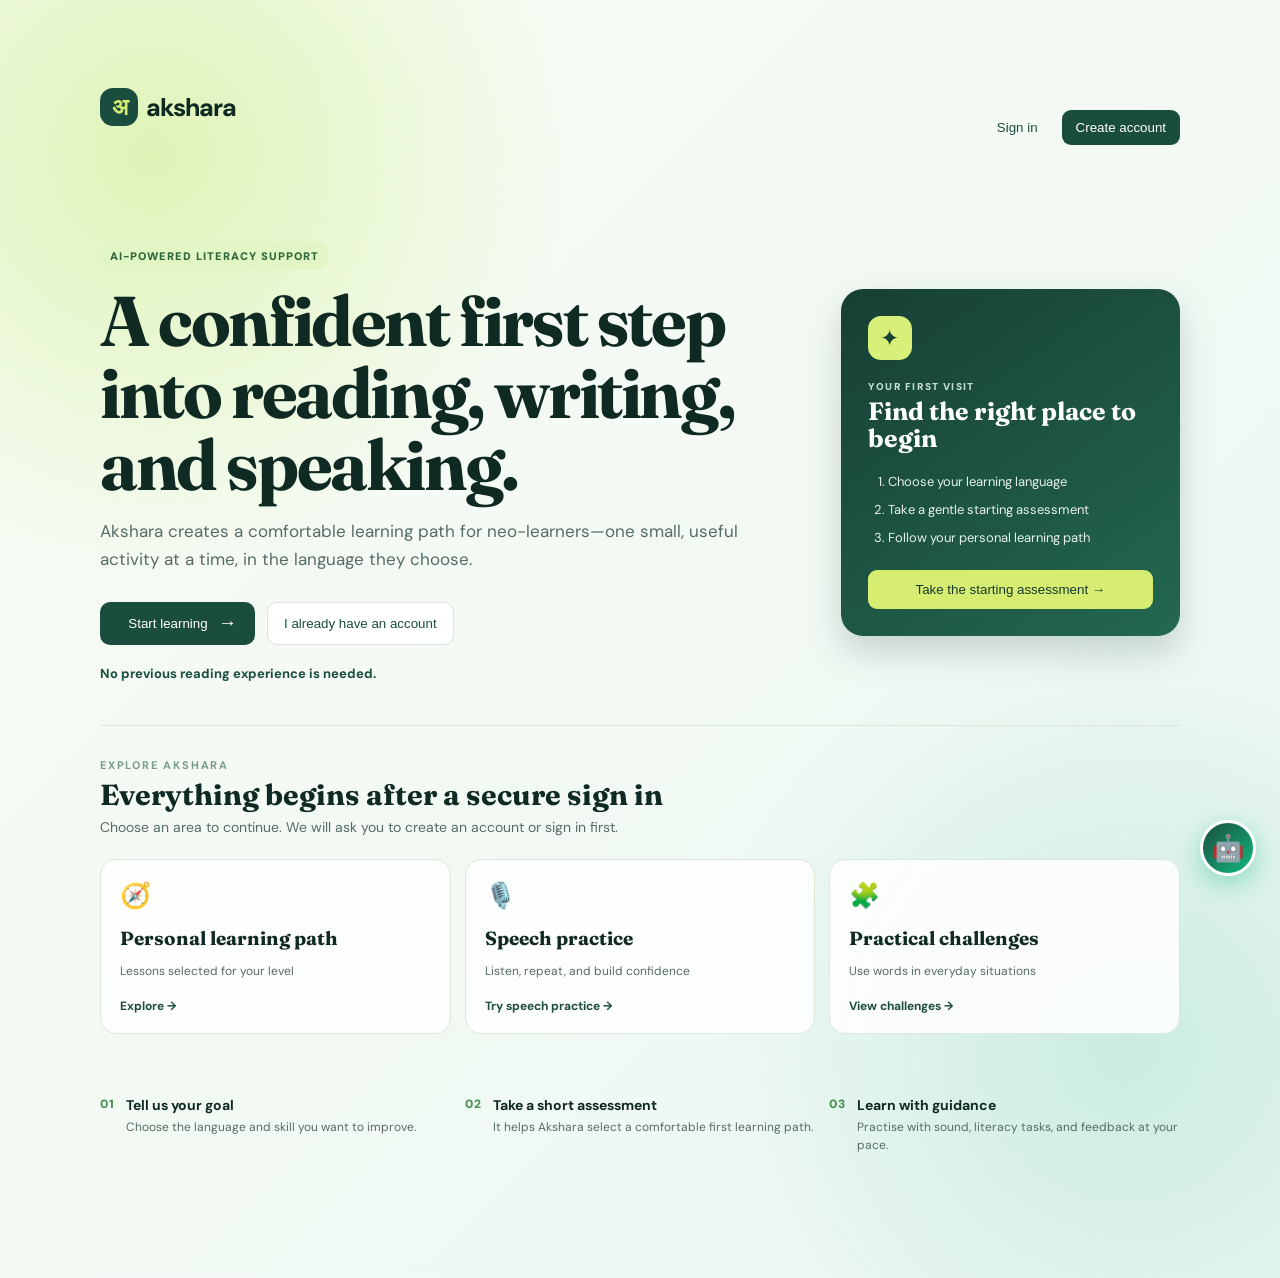
==== commit 8c909581: "Deploy Akshara with PostgreSQL" ====
--- a/index.html
+++ b/index.html
@@ -4,6 +4,9 @@
     <meta charset="UTF-8" />
     <meta name="viewport" content="width=device-width, initial-scale=1.0" />
     <title>Akshara | Learning Home</title>
+    <meta name="theme-color" content="#1b4d3e" />
+    <link rel="manifest" href="/manifest.webmanifest" />
+    <link rel="apple-touch-icon" href="/icons/akshara-icon.svg" />
     <link rel="preconnect" href="https://fonts.googleapis.com" />
     <link rel="preconnect" href="https://fonts.gstatic.com" crossorigin />
     <link href="https://fonts.googleapis.com/css2?family=DM+Sans:wght@400;500;600;700&family=Fraunces:opsz,wght@9..144,600;9..144,700&display=swap" rel="stylesheet" />
@@ -13,20 +16,13 @@
     <main class="shell">
       <section class="form-panel">
         <section id="publicHomeView" class="public-home-view" aria-labelledby="publicHomeTitle">
-          <a class="public-brand" href="#" id="brandHome" aria-label="Akshara home"><span>अ</span> akshara</a>
-          <p class="eyebrow">WELCOME TO AKSHARA</p>
-          <h2 id="publicHomeTitle">Learn at your own pace.</h2>
-          <p class="public-home-lead">A friendly literacy learning space for new learners. Listen, look, practise, and build confidence one small step at a time.</p>
-          <div class="home-action-row">
-            <button id="welcomeGetStarted" class="primary" type="button">Get started <span>→</span></button>
-            <button id="welcomeSignIn" class="home-secondary" type="button">I already have an account</button>
-          </div>
-          <div class="home-steps" aria-label="How Akshara works">
-            <article><span>1</span><div><h3>Tell us your goal</h3><p>Choose the language and skill you want to improve.</p></div></article>
-            <article><span>2</span><div><h3>Take a short starting assessment</h3><p>It helps us choose a comfortable learning path for you.</p></div></article>
-            <article><span>3</span><div><h3>Learn with guidance</h3><p>Use pictures, sound, words, and small activities.</p></div></article>
-          </div>
-          <p class="home-note">No previous reading experience is needed.</p>
+          <header class="public-site-header"><a class="public-brand" href="#" id="brandHome" aria-label="Akshara home"><span>अ</span> akshara</a><nav aria-label="Public navigation"><button type="button" class="public-nav-button" data-auth-mode="login">Sign in</button><button type="button" class="public-nav-cta" data-auth-mode="register">Create account</button></nav></header>
+          <section class="public-hero">
+            <div><p class="public-pill">AI-POWERED LITERACY SUPPORT</p><h2 id="publicHomeTitle">A confident first step into reading, writing, and speaking.</h2><p class="public-home-lead">Akshara creates a comfortable learning path for neo-learners—one small, useful activity at a time, in the language they choose.</p><div class="home-action-row"><button id="welcomeGetStarted" class="primary" type="button">Start learning <span>→</span></button><button id="welcomeSignIn" class="home-secondary" type="button">I already have an account</button></div><p class="home-note">No previous reading experience is needed.</p></div>
+            <aside class="public-hero-card"><span class="hero-card-icon">✦</span><p>YOUR FIRST VISIT</p><h3>Find the right place to begin</h3><ol><li>Choose your learning language</li><li>Take a gentle starting assessment</li><li>Follow your personal learning path</li></ol><button type="button" data-auth-mode="register">Take the starting assessment →</button></aside>
+          </section>
+          <section class="public-feature-section"><div class="public-section-heading"><p class="eyebrow">EXPLORE AKSHARA</p><h3>Everything begins after a secure sign in</h3><p>Choose an area to continue. We will ask you to create an account or sign in first.</p></div><div class="public-feature-grid"><button type="button" class="public-feature-card" data-auth-mode="register"><span>🧭</span><strong>Personal learning path</strong><small>Lessons selected for your level</small><b>Explore →</b></button><button type="button" class="public-feature-card" data-auth-mode="register"><span>🎙️</span><strong>Speech practice</strong><small>Listen, repeat, and build confidence</small><b>Try speech practice →</b></button><button type="button" class="public-feature-card" data-auth-mode="register"><span>🧩</span><strong>Practical challenges</strong><small>Use words in everyday situations</small><b>View challenges →</b></button></div></section>
+          <section class="public-steps" aria-label="How Akshara works"><article><span>01</span><div><h3>Tell us your goal</h3><p>Choose the language and skill you want to improve.</p></div></article><article><span>02</span><div><h3>Take a short assessment</h3><p>It helps Akshara select a comfortable first learning path.</p></div></article><article><span>03</span><div><h3>Learn with guidance</h3><p>Practise with sound, literacy tasks, and feedback at your pace.</p></div></article></section>
         </section>
 
         <div id="authView" class="hidden">
@@ -74,6 +70,7 @@
             <div class="social-buttons"><button type="button" class="social" data-provider="Google"><b>G</b> Google</button><button type="button" class="social" data-provider="Facebook"><b>f</b> Facebook</button><button type="button" class="social" data-provider="Apple"><b>●</b> Apple</button></div>
             <p class="social-message" id="socialMessageLogin" aria-live="polite"></p>
             <p class="helper">New to Akshara? <button type="button" class="text-button" id="createLink">Create an account</button></p>
+            <p class="admin-access">Platform administrator? <a href="/admin">Open Admin Dashboard →</a></p>
           </form>
 
           <form id="forgotForm" class="hidden" novalidate>
@@ -129,13 +126,13 @@
               <div class="user-avatar-badge" id="dashAvatar">P</div>
               <div>
                 <div class="online-indicator"><span></span> ACTIVE LEARNER • REGIONAL PLATFORM</div>
-                <h2>Hello, <span id="dashboardName">Priya</span>! 👋</h2>
-                <p class="subtitle">Your personal Akshara learning home</p>
+                <h2><span data-ui="hello">Hello</span>, <span id="dashboardName">Priya</span>! 👋</h2>
+                <p class="subtitle" data-ui="personalLearningHome">Your personal Akshara learning home</p>
               </div>
             </div>
             <div class="header-actions">
               <div class="language-pair" aria-label="Language preferences">
-                <label><span>Learning language</span><select id="dashLangSelect" class="btn-executive lang-select-pro" title="Change preferred learning language">
+                <label><span data-ui="learningLanguage">Learning language</span><select id="dashLangSelect" class="btn-executive lang-select-pro" title="Change preferred learning language">
                   <option value="Hindi">🌐 Hindi</option>
                   <option value="English">🌐 English</option>
                   <option value="Telugu">🌐 Telugu</option>
@@ -145,7 +142,7 @@
                   <option value="Bengali">🌐 Bengali</option>
                   <option value="Marathi">🌐 Marathi</option>
                 </select></label>
-                <label><span>Interface language</span><select id="interfaceLangSelect" class="btn-executive" title="Change interface language">
+                <label><span data-ui="interfaceLanguage">Interface language</span><select id="interfaceLangSelect" class="btn-executive" title="Change interface language">
                   <option value="English">🌐 English</option>
                   <option value="Hindi">🌐 हिन्दी</option>
                   <option value="Telugu">🌐 తెలుగు</option>
@@ -153,11 +150,11 @@
                   <option value="Kannada">🌐 ಕನ್ನಡ</option>
                 </select></label>
               </div>
-              <button id="globalRefreshBtn" type="button" class="btn-executive refresh-btn" title="Refresh session questions">✨ Shuffle Questions</button>
-              <button id="viewCertBtn" type="button" class="btn-executive cert-btn" title="Download literacy certificate">📜 Certificate</button>
-              <button id="themeToggleBtn" type="button" class="btn-executive theme-btn" title="Toggle dark/light mode">🌙 Theme</button>
-              <button id="dashboardProfile" type="button" class="btn-executive">⚙️ My profile</button>
-              <button id="dashboardLogout" type="button" class="btn-executive logout-btn">Logout</button>
+              <button id="globalRefreshBtn" type="button" class="btn-executive refresh-btn" title="Refresh session questions">✨ <span data-ui="shuffleQuestions">Shuffle Questions</span></button>
+              <button id="viewCertBtn" type="button" class="btn-executive cert-btn" title="Download literacy certificate">📜 <span data-ui="certificate">Certificate</span></button>
+              <button id="themeToggleBtn" type="button" class="btn-executive theme-btn" title="Toggle dark/light mode">🌙 <span data-ui="theme">Theme</span></button>
+              <button id="dashboardProfile" type="button" class="btn-executive">⚙️ <span data-ui="profile">My profile</span></button>
+              <button id="dashboardLogout" type="button" class="btn-executive logout-btn" data-ui="logout">Logout</button>
             </div>
           </div>
 
@@ -171,9 +168,10 @@
               <button type="button" data-pillar="writing" data-ui="writing">Writing</button>
               <button type="button" data-pillar="vocab" data-ui="vocabulary">Vocabulary</button>
               <button type="button" data-pillar="comprehension" data-ui="comprehension">Comprehension</button>
-              <button type="button" data-pillar="activities" data-ui="practiceActivities">Practice activities</button>
             </div>
             <button class="nav-tab" data-page="page-lessons">🧭 <span data-ui="microLessons">My Learning Path</span></button>
+            <button class="nav-tab" data-page="page-challenges">🧩 <span data-ui="challengesGames">Challenges &amp; Games</span></button>
+            <button class="nav-tab" data-page="page-quizzes">📝 <span data-ui="quizzes">Quizzes</span></button>
             <button class="nav-tab" data-page="page-voice">🎙️ <span data-ui="speechEngine">Speech Engine</span></button>
             <button class="nav-tab" data-page="page-reports">📊 <span data-ui="analyticsBadges">Analytics &amp; Badges</span></button>
           </nav>
@@ -181,8 +179,8 @@
           <!-- HOME: a calm starting point, before choosing a learning activity -->
           <div id="page-home" class="dash-page active">
             <header class="page-intro overview-intro">
-              <div><p class="page-kicker">WELCOME HOME</p><h3>What would you like to learn today?</h3><p>Choose one small activity. Akshara will guide you step by step, at your own pace.</p></div>
-              <button class="page-action" type="button" data-go-page="page-lessons">Start my next lesson <span>→</span></button>
+              <div><p class="page-kicker" data-ui="welcomeHome">WELCOME HOME</p><h3 data-ui="homeQuestion">What would you like to learn today?</h3><p data-ui="homeExplain">Choose one small activity. Akshara will guide you step by step, at your own pace.</p></div>
+              <button class="page-action" type="button" data-go-page="page-lessons"><span data-ui="startNext">Start my next lesson</span> <span>→</span></button>
             </header>
             <div id="recommendationCard" class="recommendation-banner hidden">
               <div class="rec-badge">AI PERSONALIZATION INSIGHT</div>
@@ -193,29 +191,29 @@
             <section class="learning-journey-card">
               <div class="journey-companion" aria-hidden="true">🌱</div>
               <div class="journey-copy">
-                <p class="journey-label">READY WHEN YOU ARE</p>
+                <p class="journey-label" data-ui="journeyReady">READY WHEN YOU ARE</p>
                 <h3 id="journeyNextLesson">Your first lesson is ready!</h3>
                 <p id="journeyProgressText">Take one small step today. It all adds up.</p>
                 <div class="journey-progress" aria-label="Learning path progress"><span id="journeyProgressFill" style="width:0%"></span></div>
-                <div class="journey-meta"><span id="journeyMinutes">5 min</span><span>•</span><span>Easy, guided practice</span></div>
-              </div>
-              <button class="journey-button" type="button" data-go-page="page-lessons">Begin activity <span>→</span></button>
+                <div class="journey-meta"><span id="journeyMinutes">5 min</span><span>•</span><span data-ui="guidedPractice">Easy, guided practice</span></div>
+              </div>
+              <button class="journey-button" type="button" data-go-page="page-lessons"><span data-ui="beginActivity">Begin activity</span> <span>→</span></button>
             </section>
 
             <div class="home-tools-grid">
               <section class="dash-section today-plan-card">
-                <div class="section-header"><div><p class="section-eyebrow">TODAY'S PLAN</p><h3>Three small steps</h3></div><span class="status-pill lime">Easy start</span></div>
-                <p class="feature-helper">Choose one activity now. You can return whenever you are ready.</p>
+                <div class="section-header"><div><p class="section-eyebrow" data-ui="todayPlan">TODAY'S PLAN</p><h3 data-ui="smallSteps">Three small steps</h3></div><span class="status-pill lime" data-ui="easyStart">Easy start</span></div>
+                <p class="feature-helper" data-ui="chooseActivity">Choose one activity now. You can return whenever you are ready.</p>
                 <div class="today-plan-list">
-                  <button type="button" data-go-page="page-lessons"><span>1</span><div><strong>Learn one letter or word</strong><small>Guided micro-lesson</small></div><b>→</b></button>
-                  <button type="button" data-go-page="page-curriculum" data-open-pillar="vocab"><span>2</span><div><strong>Try a quick word activity</strong><small>Vocabulary practice</small></div><b>→</b></button>
-                  <button type="button" data-go-page="page-voice"><span>3</span><div><strong>Listen and say a phrase</strong><small>Speech practice</small></div><b>→</b></button>
+                  <button type="button" data-go-page="page-lessons"><span>1</span><div><strong data-ui="learnLetter">Learn one letter or word</strong><small data-ui="guidedLesson">Guided micro-lesson</small></div><b>→</b></button>
+                  <button type="button" data-go-page="page-curriculum" data-open-pillar="vocab"><span>2</span><div><strong data-ui="wordActivity">Try a quick word activity</strong><small data-ui="vocabPractice">Vocabulary practice</small></div><b>→</b></button>
+                  <button type="button" data-go-page="page-voice"><span>3</span><div><strong data-ui="listenPhrase">Listen and say a phrase</strong><small data-ui="speechPractice">Speech practice</small></div><b>→</b></button>
                 </div>
               </section>
               <section class="dash-section word-of-day-card">
-                <div class="section-header"><div><p class="section-eyebrow">WORD OF THE DAY</p><h3>Listen. Say. Remember.</h3></div><span id="dailyWordLanguage" class="status-pill green">English</span></div>
+                <div class="section-header"><div><p class="section-eyebrow" data-ui="wordDay">WORD OF THE DAY</p><h3 data-ui="listenSayRemember">Listen. Say. Remember.</h3></div><span id="dailyWordLanguage" class="status-pill green">English</span></div>
                 <div class="daily-word-content"><span id="dailyWordIcon" aria-hidden="true">👋</span><div><strong id="dailyWordText">Hello</strong><p id="dailyWordMeaning">A friendly greeting</p></div></div>
-                <div class="daily-word-actions"><button id="playDailyWord" type="button">🔊 Listen</button><button id="nextDailyWord" type="button">New word ↻</button></div>
+                <div class="daily-word-actions"><button id="playDailyWord" type="button">🔊 <span data-ui="listen">Listen</span></button><button id="nextDailyWord" type="button"><span data-ui="newWord">New word</span> ↻</button></div>
                 <p id="dailyWordStatus" class="daily-word-status" aria-live="polite"></p>
               </section>
             </div>
@@ -224,7 +222,7 @@
               <div class="stat-card gold">
                 <div class="stat-icon">☀</div>
                 <div class="stat-content">
-                  <span class="stat-label">TODAY'S STEP</span>
+                  <span class="stat-label" data-ui="todaysStep">TODAY'S STEP</span>
                   <h4 id="goalStatusTitle">Daily Micro-Lesson</h4>
                   <div class="goal-track"><i id="goalFill"></i></div>
                   <p id="goalText" class="stat-sub">Daily target active</p>
@@ -234,27 +232,27 @@
               <div class="stat-card green">
                 <div class="stat-icon">🏆</div>
                 <div class="stat-content">
-                  <span class="stat-label">MY LEVEL</span>
+                  <span class="stat-label" data-ui="myLevel">MY LEVEL</span>
                   <h4 id="dashLevelBadge">Beginner</h4>
-                  <p class="stat-sub">Foundational Tier</p>
+                  <p class="stat-sub" data-ui="foundationalTier">Foundational Tier</p>
                 </div>
               </div>
 
               <div class="stat-card teal">
                 <div class="stat-icon">🎙️</div>
                 <div class="stat-content">
-                  <span class="stat-label">PRACTICE POINTS</span>
+                  <span class="stat-label" data-ui="practicePoints">PRACTICE POINTS</span>
                   <h4 id="dashXpVal">0 XP Earned</h4>
-                  <p class="stat-sub">Gamified Progress</p>
+                  <p class="stat-sub" data-ui="gamifiedProgress">Gamified Progress</p>
                 </div>
               </div>
 
               <div class="stat-card purple">
                 <div class="stat-icon">🔥</div>
                 <div class="stat-content">
-                  <span class="stat-label">LEARNING DAYS</span>
+                  <span class="stat-label" data-ui="learningDays">LEARNING DAYS</span>
                   <h4 id="dashStreakVal">1 Day Active</h4>
-                  <p class="stat-sub">Consistent Learner</p>
+                  <p class="stat-sub" data-ui="consistentLearner">Consistent Learner</p>
                 </div>
               </div>
             </div>
@@ -262,58 +260,58 @@
             <div class="overview-feature-grid">
               <section class="dash-section skill-snapshot-card">
                 <div class="section-header">
-                  <div><p class="section-eyebrow">SKILL SNAPSHOT</p><h3>Your learning strengths</h3></div>
-                  <span class="status-pill green">Live profile</span>
-                </div>
-                <p class="feature-helper">Your practice results help Akshara choose what to recommend next.</p>
+                  <div><p class="section-eyebrow" data-ui="skillSnapshot">SKILL SNAPSHOT</p><h3 data-ui="learningStrengths">Your learning strengths</h3></div>
+                  <span class="status-pill green" data-ui="liveProfile">Live profile</span>
+                </div>
+                <p class="feature-helper" data-ui="strengthHelp">Your practice results help Akshara choose what to recommend next.</p>
                 <div class="skill-meter-list">
-                  <div class="skill-meter"><span>Reading</span><div><i id="skillReading" style="width:0%"></i></div><b id="skillReadingValue">—</b></div>
-                  <div class="skill-meter"><span>Writing</span><div><i id="skillWriting" style="width:0%"></i></div><b id="skillWritingValue">—</b></div>
-                  <div class="skill-meter"><span>Comprehension</span><div><i id="skillComprehension" style="width:0%"></i></div><b id="skillComprehensionValue">—</b></div>
-                  <div class="skill-meter"><span>Speaking</span><div><i id="skillPronunciation" style="width:0%"></i></div><b id="skillPronunciationValue">—</b></div>
+                  <div class="skill-meter"><span data-ui="reading">Reading</span><div><i id="skillReading" style="width:0%"></i></div><b id="skillReadingValue">—</b></div>
+                  <div class="skill-meter"><span data-ui="writing">Writing</span><div><i id="skillWriting" style="width:0%"></i></div><b id="skillWritingValue">—</b></div>
+                  <div class="skill-meter"><span data-ui="comprehension">Comprehension</span><div><i id="skillComprehension" style="width:0%"></i></div><b id="skillComprehensionValue">—</b></div>
+                  <div class="skill-meter"><span data-ui="speaking">Speaking</span><div><i id="skillPronunciation" style="width:0%"></i></div><b id="skillPronunciationValue">—</b></div>
                 </div>
               </section>
               <section class="dash-section quick-actions-card">
-                <div class="section-header"><div><p class="section-eyebrow">QUICK PRACTICE</p><h3>Choose your next activity</h3></div></div>
+                <div class="section-header"><div><p class="section-eyebrow" data-ui="quickPractice">QUICK PRACTICE</p><h3 data-ui="nextActivity">Choose your next activity</h3></div></div>
                 <div class="quick-actions-list">
-                  <button type="button" data-go-page="page-curriculum" data-open-pillar="vocab"><span>🔤</span><strong>Review vocabulary</strong><small>Build useful words</small><b>→</b></button>
-                  <button type="button" data-go-page="page-voice"><span>🎙️</span><strong>Practise speaking</strong><small>Improve pronunciation</small><b>→</b></button>
-                  <button type="button" data-go-page="page-reports"><span>📊</span><strong>View your report</strong><small>See your progress</small><b>→</b></button>
+                  <button type="button" data-go-page="page-curriculum" data-open-pillar="vocab"><span>🔤</span><strong data-ui="reviewVocab">Review vocabulary</strong><small data-ui="buildWords">Build useful words</small><b>→</b></button>
+                  <button type="button" data-go-page="page-voice"><span>🎙️</span><strong data-ui="practiceSpeaking">Practise speaking</strong><small data-ui="improvePronunciation">Improve pronunciation</small><b>→</b></button>
+                  <button type="button" data-go-page="page-reports"><span>📊</span><strong data-ui="viewReport">View your report</strong><small data-ui="seeProgress">See your progress</small><b>→</b></button>
                 </div>
               </section>
             </div>
             <section class="dash-section weekly-checkin-card">
-              <div class="section-header"><div><p class="section-eyebrow">WEEKLY CHECK-IN</p><h3>Keep your learning habit going</h3></div><span class="status-pill gold">Consistency matters</span></div>
-              <div class="weekly-checkin-content"><p>Small, regular practice makes new words easier to remember.</p><div class="week-dots" aria-label="Weekly learning activity"><span class="streak-day">M</span><span class="streak-day">T</span><span class="streak-day">W</span><span class="streak-day">T</span><span class="streak-day">F</span><span class="streak-day">S</span><span class="streak-day">S</span></div></div>
+              <div class="section-header"><div><p class="section-eyebrow" data-ui="weeklyCheckin">WEEKLY CHECK-IN</p><h3 data-ui="learningHabit">Keep your learning habit going</h3></div><span class="status-pill gold" data-ui="consistency">Consistency matters</span></div>
+              <div class="weekly-checkin-content"><p data-ui="weeklyHelp">Small, regular practice makes new words easier to remember.</p><div class="week-dots" aria-label="Weekly learning activity"><span class="streak-day">M</span><span class="streak-day">T</span><span class="streak-day">W</span><span class="streak-day">T</span><span class="streak-day">F</span><span class="streak-day">S</span><span class="streak-day">S</span></div></div>
             </section>
 
             <section class="dash-section">
               <div class="section-header">
                 <div>
-                  <p class="section-eyebrow">BENCHMARK FRAMEWORK</p>
-                  <h3>Defined Proficiency Levels</h3>
-                </div>
-                <span class="status-pill">Proficiency Tiers</span>
+                  <p class="section-eyebrow" data-ui="benchmarkFramework">BENCHMARK FRAMEWORK</p>
+                  <h3 data-ui="proficiencyLevels">Defined Proficiency Levels</h3>
+                </div>
+                <span class="status-pill" data-ui="proficiencyTiers">Proficiency Tiers</span>
               </div>
               <div class="levels-grid-pro">
                 <div class="level-card-pro active">
-                  <div class="level-header"><span class="badge">0 - 35%</span><h4>🥉 Beginner</h4></div>
-                  <p>Letter recognition, sound decoding, & ~50 basic words.</p>
+                  <div class="level-header"><span class="badge">0 - 35%</span><h4>🥉 <span data-ui="levelBeginner">Beginner</span></h4></div>
+                  <p data-ui="levelBeginnerDesc">Letter recognition, sound decoding, &amp; ~50 basic words.</p>
                   <div class="progress-bar-small"><span style="width: 35%"></span></div>
                 </div>
                 <div class="level-card-pro">
-                  <div class="level-header"><span class="badge">36 - 65%</span><h4>🥈 Elementary</h4></div>
-                  <p>Reading 3-4 word sentences, signs, & writing name.</p>
+                  <div class="level-header"><span class="badge">36 - 65%</span><h4>🥈 <span data-ui="levelElementary">Elementary</span></h4></div>
+                  <p data-ui="levelElementaryDesc">Reading 3-4 word sentences, signs, &amp; writing name.</p>
                   <div class="progress-bar-small"><span style="width: 65%"></span></div>
                 </div>
                 <div class="level-card-pro">
-                  <div class="level-header"><span class="badge">66 - 85%</span><h4>🥇 Intermediate</h4></div>
-                  <p>Paragraph comprehension & everyday message writing.</p>
+                  <div class="level-header"><span class="badge">66 - 85%</span><h4>🥇 <span data-ui="levelIntermediate">Intermediate</span></h4></div>
+                  <p data-ui="levelIntermediateDesc">Paragraph comprehension &amp; everyday message writing.</p>
                   <div class="progress-bar-small"><span style="width: 85%"></span></div>
                 </div>
                 <div class="level-card-pro">
-                  <div class="level-header"><span class="badge">86 - 100%</span><h4>🏆 Advanced</h4></div>
-                  <p>Fluent story reading, form filling, & communication.</p>
+                  <div class="level-header"><span class="badge">86 - 100%</span><h4>🏆 <span data-ui="levelAdvanced">Advanced</span></h4></div>
+                  <p data-ui="levelAdvancedDesc">Fluent story reading, form filling, &amp; communication.</p>
                   <div class="progress-bar-small"><span style="width: 100%"></span></div>
                 </div>
               </div>
@@ -323,18 +321,18 @@
           <!-- TAB PAGE 2: LEARNING CONTENT STRUCTURE (5 PILLARS + FLASHCARDS) -->
           <div id="page-curriculum" class="dash-page">
             <header class="page-intro">
-              <div><p class="page-kicker">PRACTISE BY SKILL</p><h3>Build literacy one skill at a time</h3><p>Choose a pillar and work through short, supportive activities at your own pace.</p></div>
-              <span class="page-step">Skill practice</span>
+              <div><p class="page-kicker" data-ui="practiceBySkill">PRACTISE BY SKILL</p><h3 data-ui="buildLiteracy">Build literacy one skill at a time</h3><p data-ui="skillExplain">Choose a pillar and work through short, supportive activities at your own pace.</p></div>
+              <span class="page-step" data-ui="skillPractice">Skill practice</span>
             </header>
             <section class="dash-section content-structure-card">
               <div class="section-header">
                 <div>
-                  <p class="section-eyebrow">CORE CURRICULUM</p>
-                  <h3>Learning Content Structure</h3>
-                </div>
-                <span class="status-pill green">5 Pillars Active</span>
-              </div>
-              <p class="section-desc">Select a learning pillar to practise with instant feedback. Use Next anytime for continuous, fresh practice.</p>
+                  <p class="section-eyebrow" data-ui="coreCurriculum">CORE CURRICULUM</p>
+                  <h3 data-ui="learningContent">Learning Content Structure</h3>
+                </div>
+                <span class="status-pill green" data-ui="pillarsActive">5 Pillars Active</span>
+              </div>
+              <p class="section-desc" data-ui="pillarHelper">Select a learning pillar to practise with instant feedback. Use Next anytime for continuous, fresh practice.</p>
               
               <div id="pillarDisplay" class="exercise-box-pro">
                 <!-- Dynamically loaded by JS -->
@@ -343,29 +341,42 @@
               <div id="flashcardsSection" class="flashcards-section-pro hidden" style="margin-top:28px;">
                 <div class="section-header">
                   <div>
-                    <p class="section-eyebrow">FLIP & LEARN</p>
-                    <h3>Interactive Vocabulary Flashcards</h3>
+                  <p class="section-eyebrow" data-ui="flipLearn">FLIP & LEARN</p>
+                  <h3 data-ui="interactiveFlashcards">Interactive Vocabulary Flashcards</h3>
                   </div>
-                  <span class="status-pill teal">3D Flip Cards</span>
+                  <span class="status-pill teal" data-ui="flipCards">3D Flip Cards</span>
                 </div>
                 <div id="flashcardsContainer" class="flashcards-grid"></div>
               </div>
+            </section>
+          </div>
+
+          <!-- A separate space for practical, level-based literacy challenges. -->
+          <div id="page-challenges" class="dash-page">
+            <header class="page-intro challenges-intro">
+              <div><p class="page-kicker" data-ui="practicalChallenges">PRACTICAL CHALLENGES</p><h3 data-ui="everydaySkills">Use your skills in everyday situations</h3><p data-ui="challengeExplain">Choose a challenge that matches your current level. Each one uses familiar words, listening, and reading.</p></div>
+              <span class="page-step" data-ui="levelPractice">Level-based practice</span>
+            </header>
+            <section class="dash-section challenges-section">
+              <div class="section-header"><div><p class="section-eyebrow" data-ui="challengeStudio">CHALLENGE STUDIO</p><h3 data-ui="purposeActivities">Short activities with a real purpose</h3></div><span id="challengeLevel" class="status-pill green">Beginner</span></div>
+              <p class="section-desc" data-ui="challengeHelp">Try as many questions as you need. Akshara adjusts choices for your learning level.</p>
+              <div id="challengeDisplay" class="exercise-box-pro"></div>
             </section>
           </div>
 
           <!-- TAB PAGE 3: MICRO-LESSONS & TIMELINE -->
           <div id="page-lessons" class="dash-page">
             <header class="page-intro">
-              <div><p class="page-kicker">MY LEARNING PATH</p><h3>Your lessons, one small step at a time</h3><p>Begin with familiar pictures and sounds, then explore letters and simple words when you feel ready.</p></div>
-              <span class="page-step">Your next steps</span>
+              <div><p class="page-kicker" data-ui="myPath">MY LEARNING PATH</p><h3 data-ui="pathTitle">Your lessons, one small step at a time</h3><p data-ui="pathExplain">Begin with familiar pictures and sounds, then explore letters and simple words when you feel ready.</p></div>
+              <span class="page-step" data-ui="nextSteps">Your next steps</span>
             </header>
             <section class="dash-section beginner-lesson-section">
               <div class="section-header">
                 <div>
-                  <p class="section-eyebrow">TODAY’S FIRST STEP</p>
-                  <h3>See it. Hear it. Say it.</h3>
-                </div>
-                <span class="status-pill green">No reading needed</span>
+                  <p class="section-eyebrow" data-ui="firstStep">TODAY’S FIRST STEP</p>
+                  <h3 data-ui="seeHearSay">See it. Hear it. Say it.</h3>
+                </div>
+                <span class="status-pill green" data-ui="noReading">No reading needed</span>
               </div>
               <p class="path-helper">There is no rush. Tap the speaker, look at the picture, and answer by choosing an image.</p>
               <div id="beginnerLessonCard" class="beginner-lesson-card" aria-live="polite"></div>
@@ -374,8 +385,8 @@
             <section class="dash-section">
               <div class="section-header">
                 <div>
-                  <p class="section-eyebrow">WHEN YOU FEEL READY</p>
-                  <h3>Your next learning path</h3>
+                  <p class="section-eyebrow" data-ui="whenReady">WHEN YOU FEEL READY</p>
+                  <h3 data-ui="nextPath">Your next learning path</h3>
                 </div>
                 <span class="status-pill green" id="pathBadgeLevel">Beginner</span>
               </div>
@@ -385,8 +396,8 @@
 
             <section class="dash-section smart-lesson-lab">
               <div class="section-header">
-                <div><p class="section-eyebrow">SMART LESSON LAB</p><h3>A lesson made for you</h3></div>
-                <span class="status-pill lime">Adaptive</span>
+                <div><p class="section-eyebrow" data-ui="smartLab">SMART LESSON LAB</p><h3 data-ui="personalLesson">A lesson made for you</h3></div>
+                <span class="status-pill lime" data-ui="adaptive">Adaptive</span>
               </div>
               <p class="smart-lesson-helper">Akshara looks at your skill profile and creates a short activity for the area that needs the most practice.</p>
               <div class="smart-lesson-actions">
@@ -398,31 +409,35 @@
               <div id="generatedLessonCard" class="generated-lesson-card hidden" aria-live="polite"></div>
             </section>
 
+          </div>
+
+          <!-- Separate quiz page: knowledge checks are not part of games/challenges. -->
+          <div id="page-quizzes" class="dash-page">
+            <header class="page-intro">
+              <div><p class="page-kicker" data-ui="knowledgeCheck">KNOWLEDGE CHECK</p><h3 data-ui="shortQuizzes">Short quizzes for your current level</h3><p data-ui="quizExplain">Answer one question at a time. Each quiz is generated from your selected language and learning level.</p></div>
+              <span class="page-step" data-ui="independentPractice">Independent practice</span>
+            </header>
             <section class="dash-section practice-corner-pro">
               <div class="section-header">
-                <div>
-                  <p class="section-eyebrow">GAMIFIED LEARNING</p>
-                  <h3>Practice Corner (Dynamic Session Pool)</h3>
-                </div>
-                <button type="button" class="text-button" onclick="refreshSessionQuestions()">✨ Refresh Quiz Items</button>
-              </div>
-              <p style="color:var(--muted); font-size:13.5px; margin:0 0 16px;">Questions refresh dynamically on every login session. Practice to earn XP!</p>
+                <div><p class="section-eyebrow" data-ui="adaptiveQuiz">ADAPTIVE QUIZ</p><h3 data-ui="checkKnowledge">Check what you know</h3></div>
+                <button type="button" class="text-button" onclick="refreshSessionQuestions()">↻ <span data-ui="newQuizQuestion">Get a new question</span></button>
+              </div>
+              <p style="color:var(--muted); font-size:13.5px; margin:0 0 16px;" data-ui="quizHelp">There is no timer. Read, listen, and answer at your own pace.</p>
               <article id="liveQuestionCard" class="live-question-card" aria-live="polite"></article>
-              <div id="puzzleList" class="puzzle-list-pro"></div>
             </section>
           </div>
 
           <!-- TAB PAGE 4: SPEECH ENGINE & VOICE COACH -->
           <div id="page-voice" class="dash-page">
             <header class="page-intro voice-intro">
-              <div><p class="page-kicker">SPEAK WITH CONFIDENCE</p><h3>Listen, repeat, and improve</h3><p>Use your microphone to receive feedback on the phrase you practised.</p></div>
-              <span class="page-step">Voice practice</span>
+              <div><p class="page-kicker" data-ui="speakConfidence">SPEAK WITH CONFIDENCE</p><h3 data-ui="voiceTitle">Listen, repeat, and improve</h3><p data-ui="voiceExplain">Use your microphone to receive feedback on the phrase you practised.</p></div>
+              <span class="page-step" data-ui="voicePractice">Voice practice</span>
             </header>
             <section class="dash-section voice-section-card">
               <div class="section-header">
                 <div>
-                  <p class="section-eyebrow" style="color:var(--lime);">AI SPEECH ENGINE</p>
-                  <h3 style="color:#fff;">Voice Learning & Pronunciation Coach</h3>
+                  <p class="section-eyebrow" style="color:var(--lime);" data-ui="aiSpeech">AI SPEECH ENGINE</p>
+                  <h3 style="color:#fff;" data-ui="voiceCoach">Voice Learning & Pronunciation Coach</h3>
                 </div>
                 <span class="status-pill lime">Web Speech API</span>
               </div>
@@ -454,20 +469,20 @@
           <!-- TAB PAGE 5: PERFORMANCE ANALYTICS & ACHIEVEMENTS -->
           <div id="page-reports" class="dash-page">
             <header class="page-intro">
-              <div><p class="page-kicker">TRACK YOUR GROWTH</p><h3>Your learning progress</h3><p>Review completed lessons, voice practice, and the badges you have earned.</p></div>
-              <button class="page-action" type="button" id="pageCertificateBtn">View certificate <span>→</span></button>
+              <div><p class="page-kicker" data-ui="trackGrowth">TRACK YOUR GROWTH</p><h3 data-ui="learningProgress">Your learning progress</h3><p data-ui="reportHelp">Review completed lessons, voice practice, and the badges you have earned.</p></div>
+              <button class="page-action" type="button" id="pageCertificateBtn"><span data-ui="viewCertificate">View certificate</span> <span>→</span></button>
             </header>
             <section class="dash-section report-card-pro">
               <div class="section-header">
                 <div>
-                  <p class="section-eyebrow">EXECUTIVE ANALYTICS</p>
-                  <h3>Learner Performance & Progress Report</h3>
+                  <p class="section-eyebrow" data-ui="executiveAnalytics">EXECUTIVE ANALYTICS</p>
+                  <h3 data-ui="performanceReport">Learner Performance & Progress Report</h3>
                 </div>
               </div>
               <div class="report-metrics-grid">
-                <div class="r-metric"><p>LESSONS COMPLETED</p><h3 id="rptLessons">Active</h3></div>
-                <div class="r-metric"><p>VOICE ACCURACY</p><h3 id="rptVoice">High</h3></div>
-                <div class="r-metric"><p>BENCHMARK TIER</p><h3 id="rptLevel">Beginner</h3></div>
+                <div class="r-metric"><p data-ui="lessonsCompleted">LESSONS COMPLETED</p><h3 id="rptLessons">Active</h3></div>
+                <div class="r-metric"><p data-ui="voiceAccuracy">VOICE ACCURACY</p><h3 id="rptVoice">High</h3></div>
+                <div class="r-metric"><p data-ui="benchmarkTier">BENCHMARK TIER</p><h3 id="rptLevel">Beginner</h3></div>
               </div>
             </section>
 
@@ -475,17 +490,17 @@
             <section class="dash-section">
               <div class="section-header">
                 <div>
-                  <p class="section-eyebrow">GAMIFICATION</p>
-                  <h3>Unlocked Achievement Badges</h3>
-                </div>
-                <span class="status-pill gold">Badges & Trophies</span>
+                  <p class="section-eyebrow" data-ui="gamification">GAMIFICATION</p>
+                  <h3 data-ui="unlockedBadges">Unlocked Achievement Badges</h3>
+                </div>
+                <span class="status-pill gold" data-ui="badgesTrophies">Badges & Trophies</span>
               </div>
               <div id="achievementsGrid" class="achievements-grid">
                 <!-- Loaded dynamically by JS -->
               </div>
             </section>
 
-            <section class="team-consensus-card-pro">
+            <section class="team-consensus-card-pro hidden">
               <div class="consensus-header">
                 <div class="consensus-icon">🤝</div>
                 <div>
@@ -505,17 +520,19 @@
         </section>
 
         <section id="profileView" class="hidden">
-          <div class="profile-top"><div><p class="eyebrow">YOUR LEARNER PROFILE</p><h2>Hello, <span id="learnerName"></span>!</h2><p>Keep these details up to date so we can personalise your learning.</p></div><button id="logout" type="button" class="logout">Log out</button></div>
+          <div class="profile-top"><div><p class="eyebrow" data-ui="learnerProfile">YOUR LEARNER PROFILE</p><h2><span data-ui="hello">Hello</span>, <span id="learnerName"></span>!</h2><p data-ui="profileHelp">Keep these details up to date so we can personalise your learning.</p></div><button id="logout" type="button" class="logout" data-ui="logout">Log out</button></div>
           <form id="profileForm" novalidate>
             <div class="avatar" id="avatar">P</div>
-            <div class="field-grid"><label>Full name<input name="name" required /></label><label>Age<input name="age" type="number" min="5" max="120" required /></label></div>
-            <label>Email address<input name="email" type="email" disabled /></label>
-            <div class="field-grid"><label>Preferred language<select name="language"><option>English</option><option>Hindi</option><option>Telugu</option><option>Tamil</option><option>Kannada</option><option>Malayalam</option><option>Bengali</option><option>Marathi</option></select></label><label>Current level<select name="proficiency"><option>Beginner</option><option>Elementary</option><option>Intermediate</option><option>Advanced</option></select></label></div>
-            <label>Learning goal<select name="goal"><option>Reading</option><option>Writing</option><option>Speaking</option><option>Everyday communication</option></select></label>
+            <div class="field-grid"><label><span data-ui="fullName">Full name</span><input name="name" required /></label><label><span data-ui="age">Age</span><input name="age" type="number" min="5" max="120" required /></label></div>
+            <label><span data-ui="emailAddress">Email address</span><input name="email" type="email" disabled /></label>
+            <div class="field-grid"><label><span data-ui="preferredLanguage">Preferred language</span><select name="language"><option>English</option><option>Hindi</option><option>Telugu</option><option>Tamil</option><option>Kannada</option><option>Malayalam</option><option>Bengali</option><option>Marathi</option></select></label><label><span data-ui="currentLevel">Current level</span><select name="proficiency"><option>Beginner</option><option>Elementary</option><option>Intermediate</option><option>Advanced</option></select></label></div>
+            <label><span data-ui="learningGoal">Learning goal</span><select name="goal"><option>Reading</option><option>Writing</option><option>Speaking</option><option>Everyday communication</option></select></label>
             <p class="success" id="profileMessage" aria-live="polite"></p>
-            <button id="openDashboard" class="primary" type="button">Go to my learning home <span>→</span></button>
-            <button id="retakeAssessment" class="text-button" type="button">Retake starting assessment</button>
-            <button class="primary" type="submit">Save changes <span>✓</span></button>
+            <button id="retakeAssessment" class="text-button" type="button" data-ui="retakeAssessment">Retake starting assessment</button>
+            <div class="profile-actions">
+              <button id="openDashboard" class="primary" type="button"><span data-ui="goHome">Go to my learning home</span> <span>→</span></button>
+              <button class="primary" type="submit"><span data-ui="saveChanges">Save changes</span> <span>✓</span></button>
+            </div>
           </form>
         </section>
 
--- a/styles.css
+++ b/styles.css
@@ -1070,6 +1070,15 @@
 
 .game-heading{display:flex;justify-content:space-between;align-items:flex-start;gap:12px}.game-heading h4{margin:2px 0;font-family:Fraunces,serif;font-size:21px}.game-visual{display:grid;place-items:center;width:82px;height:82px;margin:15px auto 8px;border-radius:23px;background:#effadf;font-size:45px;box-shadow:0 4px 0 #d4e9c8}.game-prompt{text-align:center;margin:10px auto 14px;font-weight:700;color:#214c42}.game-listen{display:block;margin:0 auto 12px}.game-options{display:grid;grid-template-columns:repeat(auto-fit,minmax(125px,1fr));gap:10px}.game-option{min-height:47px;border:1px solid #cbe0c7;border-bottom-width:3px;border-radius:12px;background:#fff;color:var(--ink);font:700 14px inherit;cursor:pointer}.game-option:hover:not(:disabled){border-color:#62a65b;background:#eff9e9}.game-option:disabled{opacity:.62;cursor:default}
 
+.game-picker{display:flex;gap:7px;overflow-x:auto;margin:0 0 18px;padding:2px 1px 7px}.game-picker-button{display:flex;align-items:center;gap:5px;flex:0 0 auto;border:1px solid #d6e7d0;border-radius:11px;padding:8px 10px;background:#fff;color:#496650;font:700 11px inherit;cursor:pointer}.game-picker-button:hover{background:#f0fae9;border-color:#8bbd7f}.game-picker-button.active{border-color:#35a077;background:#e4faef;color:#17664a;box-shadow:0 2px 0 #a3dcbc}.game-picker-button span{font-size:15px}
+
+.game-level-badges{display:flex;gap:6px;align-items:center}.game-story{margin:8px 0 12px;padding:11px 13px;border-radius:10px;background:#f1f8eb;color:#315443;font-size:13px;line-height:1.5}
+
+.game-play-area{padding:18px;border:1px solid #d6ead0;border-radius:19px;background:radial-gradient(circle at 90% 5%,#fff5aa 0,rgba(255,245,170,0) 25%),linear-gradient(135deg,#f9fff4,#edfaef);transition:transform .2s,box-shadow .2s}.game-play-area.game-won{background:radial-gradient(circle at 50% 20%,#fff1a1 0,rgba(255,241,161,0) 36%),linear-gradient(135deg,#edffea,#e6fbf0);box-shadow:0 0 0 4px #d4f0c4,0 8px 20px rgba(67,158,80,.16);animation:game-win-pop .38s ease-out}.game-status-bar{display:flex;align-items:center;gap:8px;margin:12px 0 4px;padding:8px 10px;border-radius:11px;background:rgba(255,255,255,.76);color:#52765a;font-size:12px;font-weight:700}.game-status-bar strong{margin-left:auto;color:#e45c60;font-size:13px;white-space:nowrap}.game-mascot{display:grid;place-items:center;width:25px;height:25px;border-radius:50%;background:#d8f5b7;font-size:14px}.game-play-area .game-visual{animation:game-float 2.4s ease-in-out infinite}.game-play-area .game-option{background:linear-gradient(180deg,#fff,#f9fdf7);box-shadow:0 3px 0 #d9e8d3;transition:transform .15s,box-shadow .15s,background .15s}.game-play-area .game-option:hover:not(:disabled){transform:translateY(-2px);box-shadow:0 5px 0 #bcdab2;background:#f3ffeb}.game-play-area .game-option:active:not(:disabled){transform:translateY(2px);box-shadow:0 1px 0 #bcdab2}@keyframes game-float{0%,100%{transform:translateY(0)}50%{transform:translateY(-5px)}}@keyframes game-win-pop{0%{transform:scale(.98)}65%{transform:scale(1.015)}100%{transform:scale(1)}}
+.challenges-intro .page-step{background:#edf2ff;color:#394eb5;border-color:#cfd8ff}.challenges-section{background:linear-gradient(145deg,#fff,#f5f8ff)}.challenges-section .game-play-area{border-color:#d8dfed;background:#fbfcff}.challenges-section .game-play-area.game-won{background:#f3fbf5;box-shadow:0 0 0 3px #d5ead7,0 8px 20px rgba(36,94,63,.1);animation:none}.challenges-section .game-visual{width:48px;height:48px;margin:16px 0 12px;border-radius:10px;background:#eef2f8;color:#355577;font-family:Fraunces,serif;font-size:26px;box-shadow:none;animation:none}.challenges-section .game-status-bar{border-radius:8px;background:#f2f5f9;color:#526170}.challenges-section .game-status-bar strong{color:#486b56}.challenge-marker{color:#4f75bd;font-size:20px;line-height:1}.challenges-section .game-option{min-height:54px;border:1px solid #d4ddea;border-radius:9px;box-shadow:none;font-size:14px;text-align:left;padding:11px 13px}.challenges-section .game-option:hover:not(:disabled){transform:none;box-shadow:none;border-color:#7897bd;background:#f1f6ff}.challenges-section .game-picker{gap:8px;border-bottom:1px solid #e1e7ef;padding-bottom:12px}.challenges-section .game-picker-button{border:0;border-radius:7px;background:#f1f4f8;color:#526170;padding:9px 12px;font-size:12px}.challenges-section .game-picker-button.active{background:#243b57;color:#fff;box-shadow:none}.challenges-section .game-picker-button:hover{background:#e2e9f2;border-color:transparent}.challenges-section .game-picker-button.active:hover{background:#243b57}.challenges-section .game-heading h4{font-size:23px}.challenges-section .word-build-tray{min-height:64px;border:1px solid #bfcddd;border-radius:9px;background:#fff;font-family:inherit;font-size:16px;letter-spacing:2px}.challenges-section .letter-options .game-option{font-family:Fraunces,serif;font-size:21px;text-align:center}.challenges-section .game-story{border-left:3px solid #587ca5;border-radius:6px;background:#f1f5fa;color:#384d63}.challenges-section .game-prompt{max-width:650px;margin:12px 0 16px;text-align:left;font-weight:650;color:#213d59}
+.word-build-tray{display:flex;align-items:center;justify-content:center;min-height:58px;margin:14px 0;border:1px dashed #aebbd0;border-radius:10px;background:#fff;color:#26425e;font-family:Fraunces,serif;font-size:25px;letter-spacing:4px}.letter-options{grid-template-columns:repeat(auto-fit,minmax(54px,1fr))!important}.letter-options .game-option{font-family:Fraunces,serif;font-size:22px}.game-action-row{display:flex;justify-content:flex-end;gap:9px;margin-top:12px}.game-action-row button{padding:9px 16px}.missing-word{display:flex;justify-content:center;gap:8px;margin:18px 0}.missing-word span{display:grid;place-items:center;min-width:38px;min-height:44px;border-bottom:2px solid #8495ad;color:#27435e;font-family:Fraunces,serif;font-size:25px}
+.quiz-library-section{background:#fff}.quiz-library-grid{display:grid;grid-template-columns:repeat(3,1fr);gap:12px}.quiz-library-card{display:grid;grid-template-columns:auto 1fr auto;align-items:center;gap:10px;padding:16px;border:1px solid #dbe5eb;border-radius:14px;background:#fbfdff;color:var(--ink);text-align:left}.quiz-library-card:hover{border-color:#789aca;background:#f1f6ff}.quiz-library-card>span{font-size:23px}.quiz-library-card strong{font-size:13px}.quiz-library-card small{grid-column:2;color:var(--muted);font-size:11px}.quiz-library-card b{grid-column:3;grid-row:1 / span 2;color:#426aa8;font-size:12px}@media(max-width:760px){.quiz-library-grid{grid-template-columns:1fr}}
+
 /* Guided vertical learning journey: completed → active → locked. */
 .learning-path-card{padding:0!important;overflow:hidden;background:transparent!important;border:0!important;box-shadow:none!important}.learning-path-topbar{display:flex;justify-content:space-between;gap:18px;align-items:center;padding:22px 24px;border-radius:20px;background:linear-gradient(135deg,#4338db,#5c49ed);color:#fff;box-shadow:0 7px 0 #332ac1}.learning-path-topbar .eyebrow{color:#d9d5ff;margin-bottom:4px}.learning-path-topbar h3{margin:0 0 4px;font-family:Fraunces,serif;font-size:25px}.learning-path-topbar p:last-child{max-width:650px;margin:0;color:#ecebff;font-size:13px}.path-summary{display:grid;grid-template-columns:auto auto;column-gap:6px;align-items:center;min-width:78px;padding:9px 12px;border-radius:13px;background:rgba(255,255,255,.16)}.path-summary span{grid-row:span 2;font-size:25px}.path-summary b{font-size:16px}.path-summary small{font-size:10px;color:#e8e8ff}.learning-path-map{padding:26px 0 4px}.path-map-topic{margin-bottom:24px}.path-section-banner{margin:0 auto 22px;max-width:680px;padding:14px 18px;border-radius:16px;background:linear-gradient(90deg,#5c49ed,#348dbe);color:#fff;box-shadow:0 5px 0 #3674bd}.path-section-banner span{font-size:10px;font-weight:800;letter-spacing:1.3px;opacity:.78}.path-section-banner h4{margin:3px 0 0;font-size:17px}.path-steps{position:relative;display:grid;gap:18px}.path-steps:before{content:"";position:absolute;top:0;bottom:0;left:50%;width:5px;transform:translateX(-50%);border-radius:99px;background:#dfe9db}.path-step{position:relative;z-index:1;display:grid;grid-template-columns:1fr 72px 1fr;align-items:center;min-height:105px}.path-node{grid-column:2;grid-row:1;display:grid;place-items:center;justify-self:center;width:58px;height:58px;border:5px solid #eff6eb;border-radius:50%;background:#dce8d9;color:#63806a;font-size:20px;box-shadow:0 3px 0 #c0d4bb}.path-lesson-card{grid-row:1;max-width:290px;padding:13px 14px;border:1px solid #e1e9de;border-radius:16px;background:#fff;box-shadow:0 5px 14px rgba(25,75,46,.08)}.path-left .path-lesson-card{grid-column:1;justify-self:end;text-align:right}.path-right .path-lesson-card{grid-column:3;justify-self:start}.path-lesson-card p{margin:0 0 4px;color:#7b9781;font-size:9px;font-weight:800;letter-spacing:1px}.path-lesson-card strong{display:block;font-size:15px}.path-lesson-card small{display:block;margin:3px 0 9px;color:var(--muted);font-size:11px}.path-lesson-card button{border:0;border-bottom:3px solid #bdd9ad;border-radius:9px;padding:7px 11px;background:#eff9e9;color:#32753b;font:800 11px inherit;cursor:pointer}.path-lesson-card button:disabled{border-bottom-color:#dfe4df;background:#f2f4f2;color:#98a19a;cursor:not-allowed}.path-step.active .path-node{background:#12c4aa;color:#fff;box-shadow:0 4px 0 #0a9a86,0 0 0 7px #d6f8ef}.path-step.active .path-lesson-card{border-color:#8edacb;background:#f6fffc}.path-step.active .path-lesson-card button{border-bottom-color:#088d7c;background:#14bca4;color:#fff}.path-step.completed .path-node{background:#68b450;color:#fff;box-shadow:0 3px 0 #498d37}.path-step.completed .path-lesson-card{opacity:.82}.path-step.locked{opacity:.72}@media(max-width:700px){.learning-path-topbar{padding:18px;align-items:flex-start}.path-steps:before{left:28px}.path-step{grid-template-columns:58px 1fr;min-height:94px}.path-node{grid-column:1;justify-self:start;width:54px;height:54px}.path-lesson-card,.path-left .path-lesson-card,.path-right .path-lesson-card{grid-column:2;justify-self:stretch;max-width:none;text-align:left}.path-section-banner{margin-left:0;margin-right:0}.learning-path-topbar h3{font-size:21px}}
 
@@ -1080,5 +1089,14 @@
 
 .alphabet-explorer{display:grid;gap:18px}.alphabet-focus{display:flex;align-items:center;gap:18px;padding:16px;border:1px solid #d4e7d0;border-radius:16px;background:linear-gradient(135deg,#fffce9,#eff9e8)}.alphabet-focus-letter{display:grid;place-items:center;flex:0 0 88px;width:88px;height:88px;border-radius:20px;background:var(--emerald);color:#fff;font-family:Fraunces,serif;font-size:50px;box-shadow:0 5px 0 #4b9141}.alphabet-focus h4{margin:2px 0 5px;font-family:Fraunces,serif;font-size:22px}.alphabet-focus p:not(.beginner-step){margin:0 0 10px;color:var(--muted);font-size:13px}.alphabet-grid{display:flex;flex-wrap:wrap;gap:8px}.alphabet-letter{display:grid;place-items:center;min-width:46px;height:46px;padding:5px 9px;border:1px solid #d4e5d4;border-radius:11px;background:#fff;color:var(--ink);font-family:Fraunces,serif;font-size:22px;cursor:pointer}.alphabet-letter:hover,.alphabet-letter.active{border-color:#4f9d45;background:#eaf8df;color:#1b6531;box-shadow:0 2px 0 #bdddaf}.alphabet-letter.active{outline:2px solid #82bf75}@media(max-width:520px){.alphabet-focus{align-items:flex-start}.alphabet-focus-letter{flex-basis:68px;width:68px;height:68px;font-size:39px}.alphabet-letter{min-width:40px;height:40px;font-size:19px}}
 
+/* Keep profile actions together and centered below the learner details. */
+.profile-actions{display:flex;justify-content:center;align-items:center;gap:12px;flex-wrap:wrap;margin-top:4px}.profile-actions .primary{width:auto;min-width:210px;margin:0}
+
+/* Separate administrator access is visible only on the learner sign-in form. */
+.admin-access{margin:4px 0 0;padding-top:14px;border-top:1px solid var(--line);text-align:center;color:var(--muted);font-size:12px}.admin-access a{color:var(--emerald);font-weight:800;text-decoration:none}.admin-access a:hover{text-decoration:underline}
+
+/* Public landing page: visitors explore first, then choose to register or sign in. */
+.public-home-view{max-width:1080px!important;padding:0!important;border:0!important;background:transparent!important;box-shadow:none!important;backdrop-filter:none!important}.public-site-header{display:flex;justify-content:space-between;align-items:center;gap:20px;padding:24px 0}.public-site-header nav{display:flex;align-items:center;gap:10px}.public-brand{margin:0}.public-nav-button,.public-nav-cta{border-radius:9px;padding:10px 14px;font:800 13px inherit;cursor:pointer}.public-nav-button{border:0;background:transparent;color:var(--emerald)}.public-nav-cta{border:0;background:var(--emerald);color:#fff}.public-hero{display:grid;grid-template-columns:minmax(0,1.35fr) minmax(280px,.65fr);gap:36px;align-items:center;padding:52px 0 42px}.public-pill{display:inline-block;margin:0 0 15px;padding:7px 10px;border-radius:999px;background:#e2f6c5;color:#31673c;font-size:11px;font-weight:900;letter-spacing:1px}.public-hero h2{max-width:690px;margin:0 0 17px;font-family:Fraunces,serif;font-size:clamp(42px,5.5vw,72px);line-height:1.02;letter-spacing:-2.4px}.public-home-lead{max-width:650px;font-size:17px}.home-action-row{margin:28px 0 16px}.public-hero-card{padding:27px;border-radius:22px;background:linear-gradient(145deg,#173f34,#23684f);color:#fff;box-shadow:0 16px 35px rgba(19,64,50,.2)}.hero-card-icon{display:grid;place-items:center;width:44px;height:44px;border-radius:13px;background:#d8ef79;color:#174235;font-size:23px}.public-hero-card>p{margin:20px 0 5px;color:#c4decb;font-size:10px;font-weight:900;letter-spacing:1.3px}.public-hero-card h3{margin:0;font-family:Fraunces,serif;font-size:25px;line-height:1.1}.public-hero-card ol{display:grid;gap:10px;margin:20px 0 23px;padding-left:20px;color:#e6f2e9;font-size:13px;line-height:1.4}.public-hero-card button{width:100%;border:0;border-radius:9px;padding:12px;background:#d7ed71;color:#17382e;font:800 13px inherit;cursor:pointer}.public-feature-section{padding:32px 0;border-top:1px solid #dbe7d9}.public-section-heading{display:grid;gap:5px;max-width:570px}.public-section-heading .eyebrow{margin:0}.public-section-heading h3{margin:0;font-family:Fraunces,serif;font-size:29px}.public-section-heading>p:last-child{margin:0;color:var(--muted);font-size:14px;line-height:1.5}.public-feature-grid{display:grid;grid-template-columns:repeat(3,1fr);gap:14px;margin-top:21px}.public-feature-card{display:grid;gap:8px;min-height:175px;padding:19px;border:1px solid #dce8da;border-radius:16px;background:rgba(255,255,255,.88);color:var(--ink);text-align:left;font:inherit;cursor:pointer;transition:transform .18s,border-color .18s,box-shadow .18s}.public-feature-card:hover{transform:translateY(-3px);border-color:#76ad72;box-shadow:0 12px 25px rgba(31,95,66,.11)}.public-feature-card>span{font-size:25px}.public-feature-card strong{font-family:Fraunces,serif;font-size:19px}.public-feature-card small{color:var(--muted);font-size:12px;line-height:1.4}.public-feature-card b{margin-top:auto;color:var(--emerald);font-size:12px}.public-steps{display:grid;grid-template-columns:repeat(3,1fr);gap:14px;margin:12px 0 42px}.public-steps article{display:flex;gap:11px;padding:18px 0}.public-steps article>span{color:#4b9153;font-size:12px;font-weight:900;letter-spacing:1px}.public-steps h3{margin:0 0 5px;font-size:14px}.public-steps p{margin:0;color:var(--muted);font-size:12px;line-height:1.45}@media(max-width:760px){.public-site-header{padding:14px 0}.public-hero{grid-template-columns:1fr;padding:28px 0}.public-hero h2{font-size:46px}.public-feature-grid,.public-steps{grid-template-columns:1fr}.public-steps{gap:0}.public-home-view{padding:0!important}}
+
 /* Full-width public experience: no separate left literacy panel. */
 body:not(.dashboard-mode) .shell{display:block;min-height:100vh}body:not(.dashboard-mode) .form-panel{display:flex;justify-content:center;align-items:center;min-height:100vh;padding:clamp(24px,5vw,72px);background:radial-gradient(circle at 12% 12%,#dff4b7 0,rgba(223,244,183,0) 26%),radial-gradient(circle at 88% 82%,#cbece1 0,rgba(203,236,225,0) 28%),linear-gradient(135deg,#f8fcf3,#edf7f4);overflow:visible}body:not(.dashboard-mode) .form-panel>div,body:not(.dashboard-mode) .form-panel>section{max-width:720px;padding:clamp(28px,5vw,56px);border:1px solid rgba(255,255,255,.9);border-radius:28px;background:rgba(255,255,255,.88);box-shadow:0 20px 55px rgba(20,71,55,.13);backdrop-filter:blur(8px)}.public-brand{display:inline-flex;align-items:center;gap:8px;margin:0 0 40px;color:var(--ink);font-size:25px;font-weight:800;letter-spacing:-1px;text-decoration:none}.public-brand span{display:grid;place-items:center;width:38px;height:38px;border-radius:13px;background:var(--emerald);color:var(--lime);font-family:Fraunces,serif;font-size:23px}@media(max-width:560px){body:not(.dashboard-mode) .form-panel{padding:16px}body:not(.dashboard-mode) .form-panel>div,body:not(.dashboard-mode) .form-panel>section{padding:28px 22px;border-radius:20px}.public-brand{margin-bottom:28px}.home-action-row>*{width:100%}}
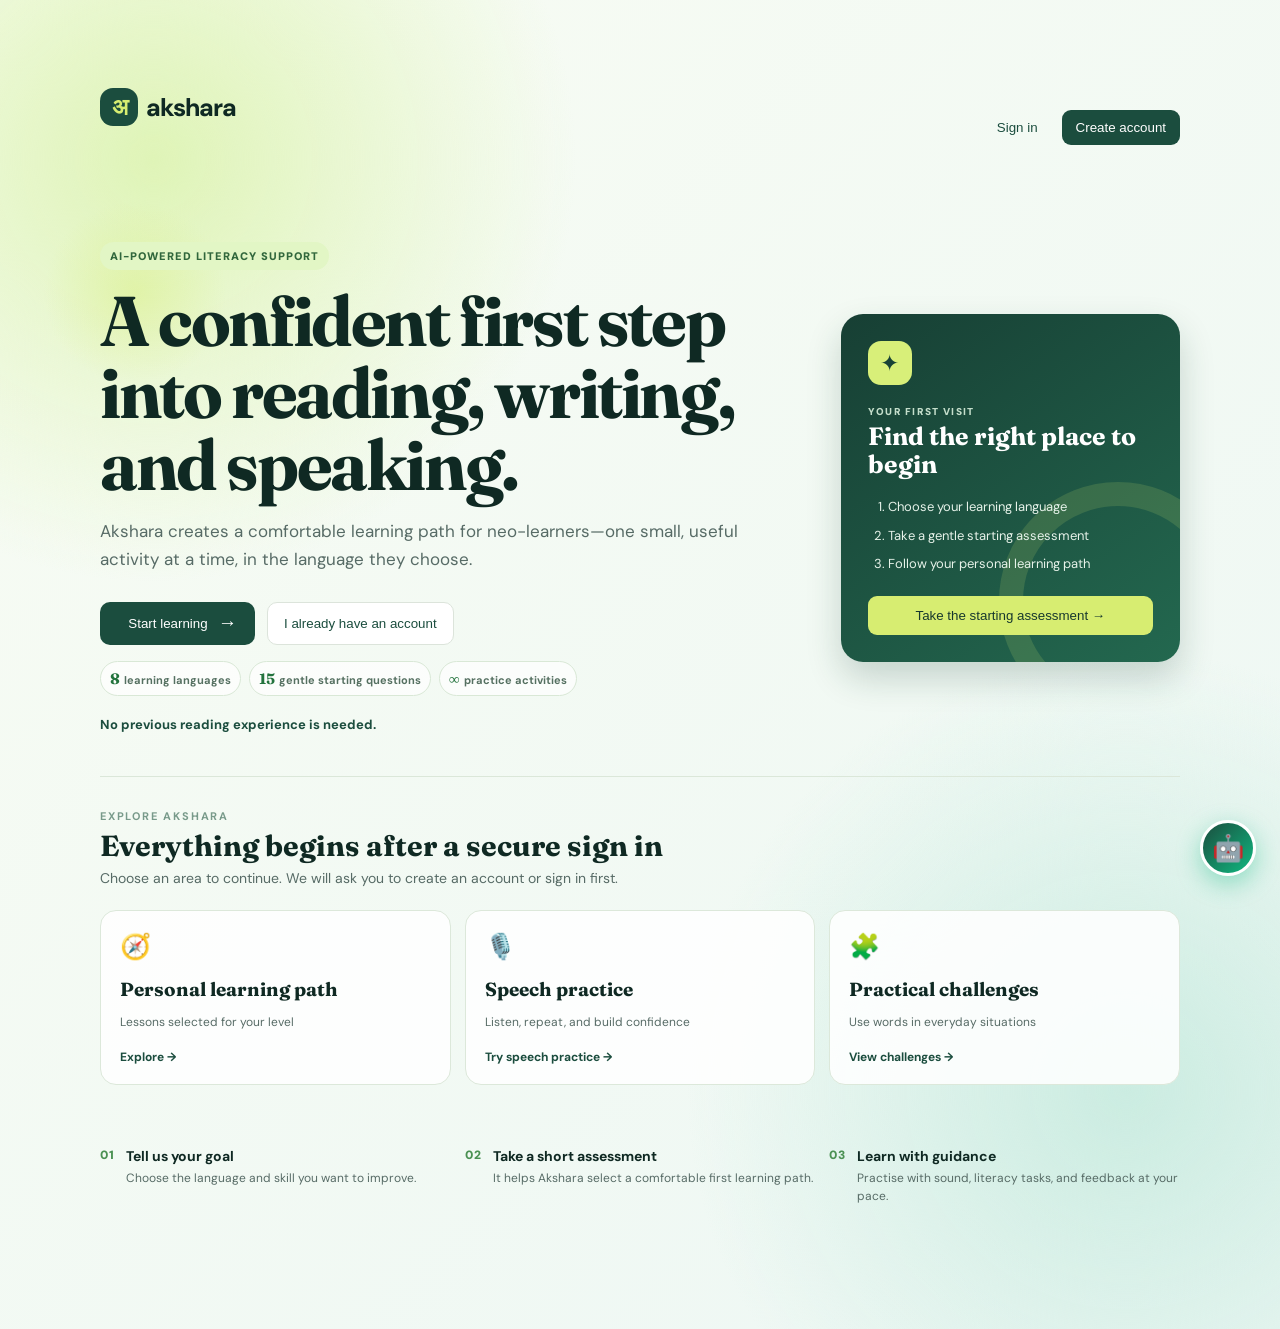
==== commit c7fc806a: "Improve overall Akshara user interface" ====
--- a/index.html
+++ b/index.html
@@ -18,7 +18,7 @@
         <section id="publicHomeView" class="public-home-view" aria-labelledby="publicHomeTitle">
           <header class="public-site-header"><a class="public-brand" href="#" id="brandHome" aria-label="Akshara home"><span>अ</span> akshara</a><nav aria-label="Public navigation"><button type="button" class="public-nav-button" data-auth-mode="login">Sign in</button><button type="button" class="public-nav-cta" data-auth-mode="register">Create account</button></nav></header>
           <section class="public-hero">
-            <div><p class="public-pill">AI-POWERED LITERACY SUPPORT</p><h2 id="publicHomeTitle">A confident first step into reading, writing, and speaking.</h2><p class="public-home-lead">Akshara creates a comfortable learning path for neo-learners—one small, useful activity at a time, in the language they choose.</p><div class="home-action-row"><button id="welcomeGetStarted" class="primary" type="button">Start learning <span>→</span></button><button id="welcomeSignIn" class="home-secondary" type="button">I already have an account</button></div><p class="home-note">No previous reading experience is needed.</p></div>
+            <div><p class="public-pill">AI-POWERED LITERACY SUPPORT</p><h2 id="publicHomeTitle">A confident first step into reading, writing, and speaking.</h2><p class="public-home-lead">Akshara creates a comfortable learning path for neo-learners—one small, useful activity at a time, in the language they choose.</p><div class="home-action-row"><button id="welcomeGetStarted" class="primary" type="button">Start learning <span>→</span></button><button id="welcomeSignIn" class="home-secondary" type="button">I already have an account</button></div><div class="public-trust-row" aria-label="Akshara platform highlights"><span><b>8</b> learning languages</span><span><b>15</b> gentle starting questions</span><span><b>∞</b> practice activities</span></div><p class="home-note">No previous reading experience is needed.</p></div>
             <aside class="public-hero-card"><span class="hero-card-icon">✦</span><p>YOUR FIRST VISIT</p><h3>Find the right place to begin</h3><ol><li>Choose your learning language</li><li>Take a gentle starting assessment</li><li>Follow your personal learning path</li></ol><button type="button" data-auth-mode="register">Take the starting assessment →</button></aside>
           </section>
           <section class="public-feature-section"><div class="public-section-heading"><p class="eyebrow">EXPLORE AKSHARA</p><h3>Everything begins after a secure sign in</h3><p>Choose an area to continue. We will ask you to create an account or sign in first.</p></div><div class="public-feature-grid"><button type="button" class="public-feature-card" data-auth-mode="register"><span>🧭</span><strong>Personal learning path</strong><small>Lessons selected for your level</small><b>Explore →</b></button><button type="button" class="public-feature-card" data-auth-mode="register"><span>🎙️</span><strong>Speech practice</strong><small>Listen, repeat, and build confidence</small><b>Try speech practice →</b></button><button type="button" class="public-feature-card" data-auth-mode="register"><span>🧩</span><strong>Practical challenges</strong><small>Use words in everyday situations</small><b>View challenges →</b></button></div></section>
@@ -107,7 +107,7 @@
             </div>
             <p>There are no marks and no pressure. Your answers help Akshara choose comfortable lessons for you.</p>
           </div>
-          <div class="assessment-progress"><span id="assessmentStep">1</span> of <span id="assessmentTotal">8</span> <div><i id="progressFill"></i></div></div>
+          <div class="assessment-progress"><span id="assessmentStep">1</span> of <span id="assessmentTotal">15</span> <div><i id="progressFill"></i></div></div>
           <div id="questionCard" class="question-card"></div>
           <p id="assessmentError" class="error" aria-live="polite"></p>
           <div class="assessment-actions"><button id="backQuestion" class="secondary" type="button">Back</button><button id="nextQuestion" class="primary" type="button">Continue <span>→</span></button></div>
@@ -457,7 +457,7 @@
                 </div>
                 <!-- Audio Wave Visualizer Canvas -->
                 <canvas id="voiceVisualizerCanvas" width="280" height="35" style="margin-top:12px; display:block; border-radius:6px; background:rgba(0,0,0,0.15);"></canvas>
-                <p id="voiceStatus" class="voice-status-msg"></p>
+                <p id="voiceStatus" class="voice-status-msg" role="status" aria-live="polite"></p>
                 <div id="voiceResult" class="voice-result-box hidden">
                   <p><strong>Spoken text:</strong> <span id="voiceSpoken"></span></p>
                   <p><strong>AI Accuracy Score:</strong> <span id="voiceScore" class="score-num"></span></p>
--- a/styles.css
+++ b/styles.css
@@ -92,13 +92,16 @@
 .voice-main-row{display:flex;justify-content:space-between;align-items:center;gap:14px;flex-wrap:wrap}
 .voice-tag{font-size:10px;font-weight:800;letter-spacing:1px;color:var(--lime);text-transform:uppercase}
 .voice-phrase{font-size:24px;font-weight:700;color:#fff;margin:4px 0 0}
-.voice-controls{display:flex;gap:8px}
-.btn-voice{border:0;border-radius:9px;padding:10px 15px;font:600 13px inherit;cursor:pointer;transition:all .18s}
+.voice-controls{display:flex;gap:8px;flex-wrap:wrap;justify-content:flex-end}
+.btn-voice{border:0;border-radius:9px;padding:10px 15px;font:600 13px inherit;cursor:pointer;transition:all .18s;min-height:42px}
 .btn-voice.primary{background:var(--lime);color:var(--ink)}
 .btn-voice.primary:hover{background:#e4f58c}
 .btn-voice.secondary{background:rgba(255,255,255,0.15);color:#fff}
 .btn-voice.secondary:hover{background:rgba(255,255,255,0.25)}
-.voice-status-msg{font-size:13px;color:#cce3da;margin:12px 0 0;font-weight:500}
+.btn-voice:disabled{opacity:.62;cursor:wait;transform:none}
+.voice-status-msg{font-size:13px;color:#cce3da;margin:12px 0 0;font-weight:500;min-height:20px;display:flex;align-items:center}
+#voiceVisualizerCanvas{width:100%;max-width:420px}
+@media (max-width:720px){.voice-main-row{align-items:flex-start}.voice-controls{justify-content:flex-start}.btn-voice{flex:1 1 145px}}
 .voice-result-box{margin-top:14px;padding:12px 16px;background:rgba(255,255,255,0.1);border-radius:10px;border:1px solid rgba(255,255,255,0.15)}
 .voice-result-box p{margin:2px 0;font-size:13.5px;color:#e8f4ef}
 .score-num{font-weight:700;color:var(--lime)}
@@ -1059,6 +1062,23 @@
 .live-question-card{background:#f2f9ec;border:1px solid #d6e7cb;border-radius:12px;padding:16px;margin:0 0 15px}.live-question-card h4{margin:0 0 6px;color:#1e5149}.live-question-card p{font-size:14px;margin:0 0 11px}.live-question-options{display:flex;gap:8px;flex-wrap:wrap}.live-question-options button{border:1px solid #b9d3b1;background:#fff;border-radius:8px;padding:8px 12px;color:#214c42;font:600 13px inherit;cursor:pointer}.live-question-options button:hover{background:#def1d2}.live-question-feedback{min-height:18px;margin:10px 0 0;font-size:13px;font-weight:600}
 .beginner-lesson-card{background:linear-gradient(135deg,#fff8dc,#eef9e7);border:1px solid #e7dca4;border-radius:18px;padding:22px;text-align:center}.beginner-step{color:#5b7b64;font-size:12px;font-weight:800;letter-spacing:1px;margin:0 0 8px}.beginner-visual{font-size:78px;line-height:1;margin:12px 0}.beginner-lesson-card h4{font-family:Fraunces,serif;font-size:27px;margin:8px 0;color:#1e5149}.beginner-lesson-card>p{color:#52675f;line-height:1.45;margin:8px auto 16px;max-width:500px}.beginner-actions{display:flex;justify-content:center;gap:10px;flex-wrap:wrap}.picture-choice{border:2px solid #d6e5cf;background:#fff;border-radius:13px;padding:12px 18px;font-size:31px;cursor:pointer}.picture-choice:hover{border-color:#76ae70;background:#f4fbef}.beginner-feedback{min-height:20px;font-weight:700;font-size:14px;margin:15px 0 0}.beginner-letter{display:inline-grid;place-items:center;width:70px;height:70px;border-radius:15px;background:#237757;color:white;font-family:Fraunces,serif;font-size:42px;margin:8px}.beginner-progress{display:flex;justify-content:center;gap:7px;margin-bottom:12px}.beginner-progress i{display:block;width:26px;height:6px;border-radius:7px;background:#d5e0d1}.beginner-progress i.active{background:#58a969}
 
+/* Platform-wide visual refinement: calm, confident, and easy to scan. */
+html{scroll-behavior:smooth}
+button:focus-visible,a:focus-visible,input:focus-visible,select:focus-visible{outline:3px solid rgba(86,169,70,.42);outline-offset:3px}
+body.dashboard-mode{background:linear-gradient(135deg,#f7fbf5 0%,#eff7f1 50%,#f7fbf6 100%)}
+body.dashboard-mode .dashboard-view{position:relative}
+body.dashboard-mode .dash-page.active{animation:akshara-page-in .32s ease-out both}
+@keyframes akshara-page-in{from{opacity:0;transform:translateY(9px)}to{opacity:1;transform:translateY(0)}}
+body.dashboard-mode .main-portal-nav:before{content:"LEARN • PRACTISE • GROW";display:block;margin:2px 8px 7px;color:#86a78a;font-size:9px;font-weight:900;letter-spacing:1.2px}
+body.dashboard-mode .nav-tab{position:relative}
+body.dashboard-mode .nav-tab.active:after{content:"";position:absolute;right:10px;width:6px;height:6px;border-radius:50%;background:#d9f784;box-shadow:0 0 0 3px rgba(217,247,132,.22)}
+body.dashboard-mode .dash-section{transition:transform .18s ease,box-shadow .18s ease,border-color .18s ease}
+body.dashboard-mode .dash-section:hover{border-color:#cfe2cb;box-shadow:0 8px 0 #eaf2e8,0 14px 28px rgba(25,75,46,.06)}
+body.dashboard-mode .page-intro{overflow:hidden;position:relative}
+body.dashboard-mode .page-intro:after{content:"";position:absolute;width:145px;height:145px;right:-48px;top:-64px;border:18px solid rgba(88,169,70,.11);border-radius:50%;pointer-events:none}
+body.dashboard-mode .stat-card{overflow:hidden;position:relative}
+body.dashboard-mode .stat-card:after{content:"";position:absolute;right:-21px;bottom:-28px;width:78px;height:78px;border-radius:50%;background:rgba(218,247,185,.34);pointer-events:none}
+
 /* Public home page shown before account creation or sign-in. */
 .public-home-view{max-width:620px}.public-home-view h2{margin:0 0 12px;font-family:Fraunces,serif;font-size:clamp(38px,4.5vw,54px);line-height:1.06;letter-spacing:-1.6px}.public-home-lead{max-width:540px;margin:0;color:var(--muted);font-size:17px;line-height:1.65}.home-action-row{display:flex;flex-wrap:wrap;gap:12px;align-items:center;margin:28px 0 30px}.home-action-row .primary{margin:0;min-width:155px}.home-secondary{border:1px solid var(--line);border-radius:10px;padding:13px 16px;background:#fff;color:var(--emerald);font:700 14px inherit;cursor:pointer}.home-secondary:hover{border-color:var(--emerald);background:#f2f8f5}.home-steps{display:grid;gap:12px;padding-top:24px;border-top:1px solid var(--line)}.home-steps article{display:flex;gap:13px;align-items:flex-start;padding:13px;border-radius:12px;background:#f7fbf7}.home-steps article>span{display:grid;place-items:center;flex:0 0 30px;width:30px;height:30px;border-radius:50%;background:var(--lime);color:var(--ink);font-weight:800}.home-steps h3{margin:1px 0 3px;font-size:15px}.home-steps p,.home-note{margin:0;color:var(--muted);font-size:13px;line-height:1.45}.home-note{margin-top:20px;font-weight:700;color:var(--emerald)}
 
@@ -1095,6 +1115,8 @@
 /* Separate administrator access is visible only on the learner sign-in form. */
 .admin-access{margin:4px 0 0;padding-top:14px;border-top:1px solid var(--line);text-align:center;color:var(--muted);font-size:12px}.admin-access a{color:var(--emerald);font-weight:800;text-decoration:none}.admin-access a:hover{text-decoration:underline}
 
+.public-hero{position:relative}.public-hero>div:first-child{position:relative;z-index:1}.public-hero:before{content:"";position:absolute;left:-60px;top:8px;width:190px;height:190px;border-radius:50%;background:radial-gradient(circle,rgba(215,237,113,.38),rgba(215,237,113,0) 68%);pointer-events:none}.public-hero-card{position:relative;overflow:hidden;isolation:isolate}.public-hero-card:after{content:"";position:absolute;z-index:-1;right:-57px;bottom:-58px;width:190px;height:190px;border:24px solid rgba(215,237,113,.14);border-radius:50%}.public-feature-card{position:relative;overflow:hidden}.public-feature-card:after{content:"";position:absolute;right:14px;top:15px;width:8px;height:8px;border-radius:50%;background:#d7ed71;opacity:0;transition:opacity .18s}.public-feature-card:hover:after{opacity:1}.public-trust-row{display:flex;flex-wrap:wrap;gap:8px;margin-top:4px}.public-trust-row span{display:inline-flex;align-items:baseline;gap:4px;padding:7px 9px;border:1px solid #d9e8d6;border-radius:999px;background:rgba(255,255,255,.72);color:#557061;font-size:11px;font-weight:700}.public-trust-row b{color:#23733d;font-family:Fraunces,serif;font-size:15px}.public-steps article{border-radius:14px;transition:background .18s,transform .18s}.public-steps article:hover{background:rgba(255,255,255,.7);transform:translateY(-2px)}
+
 /* Public landing page: visitors explore first, then choose to register or sign in. */
 .public-home-view{max-width:1080px!important;padding:0!important;border:0!important;background:transparent!important;box-shadow:none!important;backdrop-filter:none!important}.public-site-header{display:flex;justify-content:space-between;align-items:center;gap:20px;padding:24px 0}.public-site-header nav{display:flex;align-items:center;gap:10px}.public-brand{margin:0}.public-nav-button,.public-nav-cta{border-radius:9px;padding:10px 14px;font:800 13px inherit;cursor:pointer}.public-nav-button{border:0;background:transparent;color:var(--emerald)}.public-nav-cta{border:0;background:var(--emerald);color:#fff}.public-hero{display:grid;grid-template-columns:minmax(0,1.35fr) minmax(280px,.65fr);gap:36px;align-items:center;padding:52px 0 42px}.public-pill{display:inline-block;margin:0 0 15px;padding:7px 10px;border-radius:999px;background:#e2f6c5;color:#31673c;font-size:11px;font-weight:900;letter-spacing:1px}.public-hero h2{max-width:690px;margin:0 0 17px;font-family:Fraunces,serif;font-size:clamp(42px,5.5vw,72px);line-height:1.02;letter-spacing:-2.4px}.public-home-lead{max-width:650px;font-size:17px}.home-action-row{margin:28px 0 16px}.public-hero-card{padding:27px;border-radius:22px;background:linear-gradient(145deg,#173f34,#23684f);color:#fff;box-shadow:0 16px 35px rgba(19,64,50,.2)}.hero-card-icon{display:grid;place-items:center;width:44px;height:44px;border-radius:13px;background:#d8ef79;color:#174235;font-size:23px}.public-hero-card>p{margin:20px 0 5px;color:#c4decb;font-size:10px;font-weight:900;letter-spacing:1.3px}.public-hero-card h3{margin:0;font-family:Fraunces,serif;font-size:25px;line-height:1.1}.public-hero-card ol{display:grid;gap:10px;margin:20px 0 23px;padding-left:20px;color:#e6f2e9;font-size:13px;line-height:1.4}.public-hero-card button{width:100%;border:0;border-radius:9px;padding:12px;background:#d7ed71;color:#17382e;font:800 13px inherit;cursor:pointer}.public-feature-section{padding:32px 0;border-top:1px solid #dbe7d9}.public-section-heading{display:grid;gap:5px;max-width:570px}.public-section-heading .eyebrow{margin:0}.public-section-heading h3{margin:0;font-family:Fraunces,serif;font-size:29px}.public-section-heading>p:last-child{margin:0;color:var(--muted);font-size:14px;line-height:1.5}.public-feature-grid{display:grid;grid-template-columns:repeat(3,1fr);gap:14px;margin-top:21px}.public-feature-card{display:grid;gap:8px;min-height:175px;padding:19px;border:1px solid #dce8da;border-radius:16px;background:rgba(255,255,255,.88);color:var(--ink);text-align:left;font:inherit;cursor:pointer;transition:transform .18s,border-color .18s,box-shadow .18s}.public-feature-card:hover{transform:translateY(-3px);border-color:#76ad72;box-shadow:0 12px 25px rgba(31,95,66,.11)}.public-feature-card>span{font-size:25px}.public-feature-card strong{font-family:Fraunces,serif;font-size:19px}.public-feature-card small{color:var(--muted);font-size:12px;line-height:1.4}.public-feature-card b{margin-top:auto;color:var(--emerald);font-size:12px}.public-steps{display:grid;grid-template-columns:repeat(3,1fr);gap:14px;margin:12px 0 42px}.public-steps article{display:flex;gap:11px;padding:18px 0}.public-steps article>span{color:#4b9153;font-size:12px;font-weight:900;letter-spacing:1px}.public-steps h3{margin:0 0 5px;font-size:14px}.public-steps p{margin:0;color:var(--muted);font-size:12px;line-height:1.45}@media(max-width:760px){.public-site-header{padding:14px 0}.public-hero{grid-template-columns:1fr;padding:28px 0}.public-hero h2{font-size:46px}.public-feature-grid,.public-steps{grid-template-columns:1fr}.public-steps{gap:0}.public-home-view{padding:0!important}}
 
